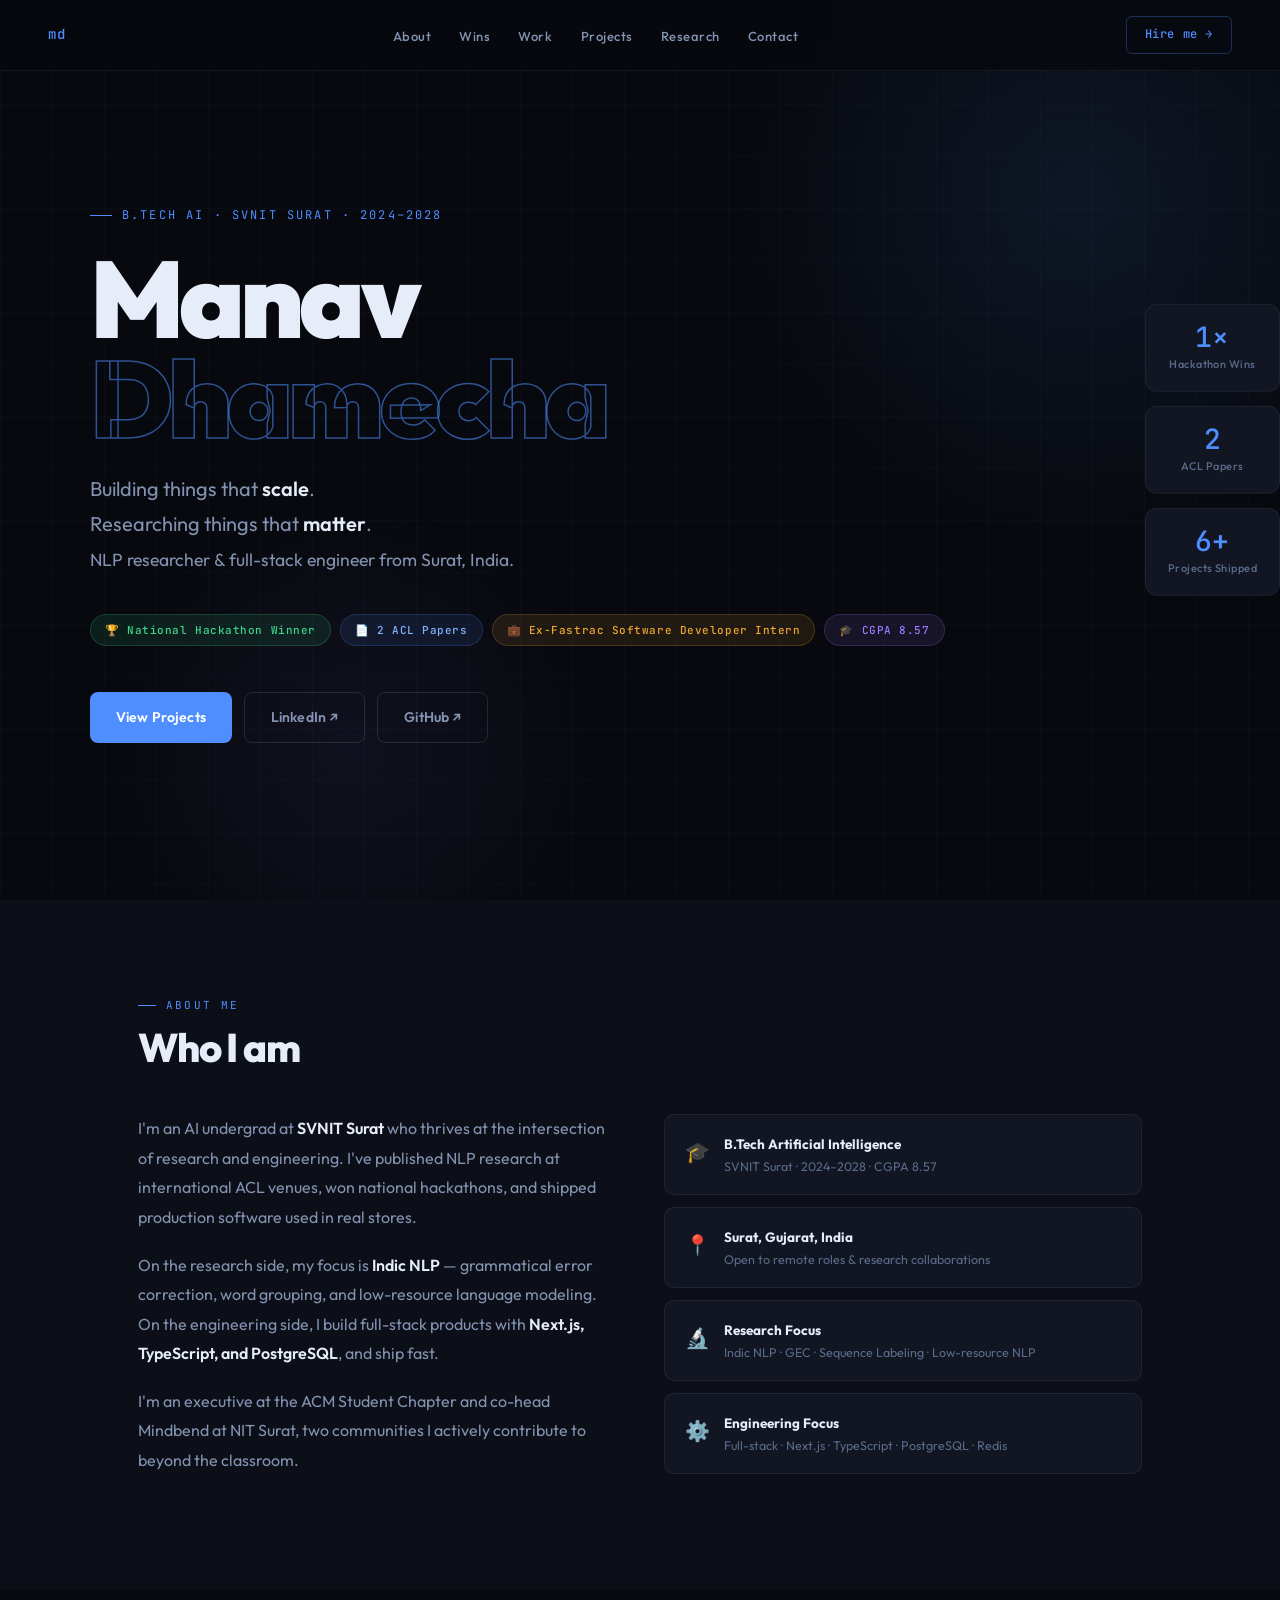
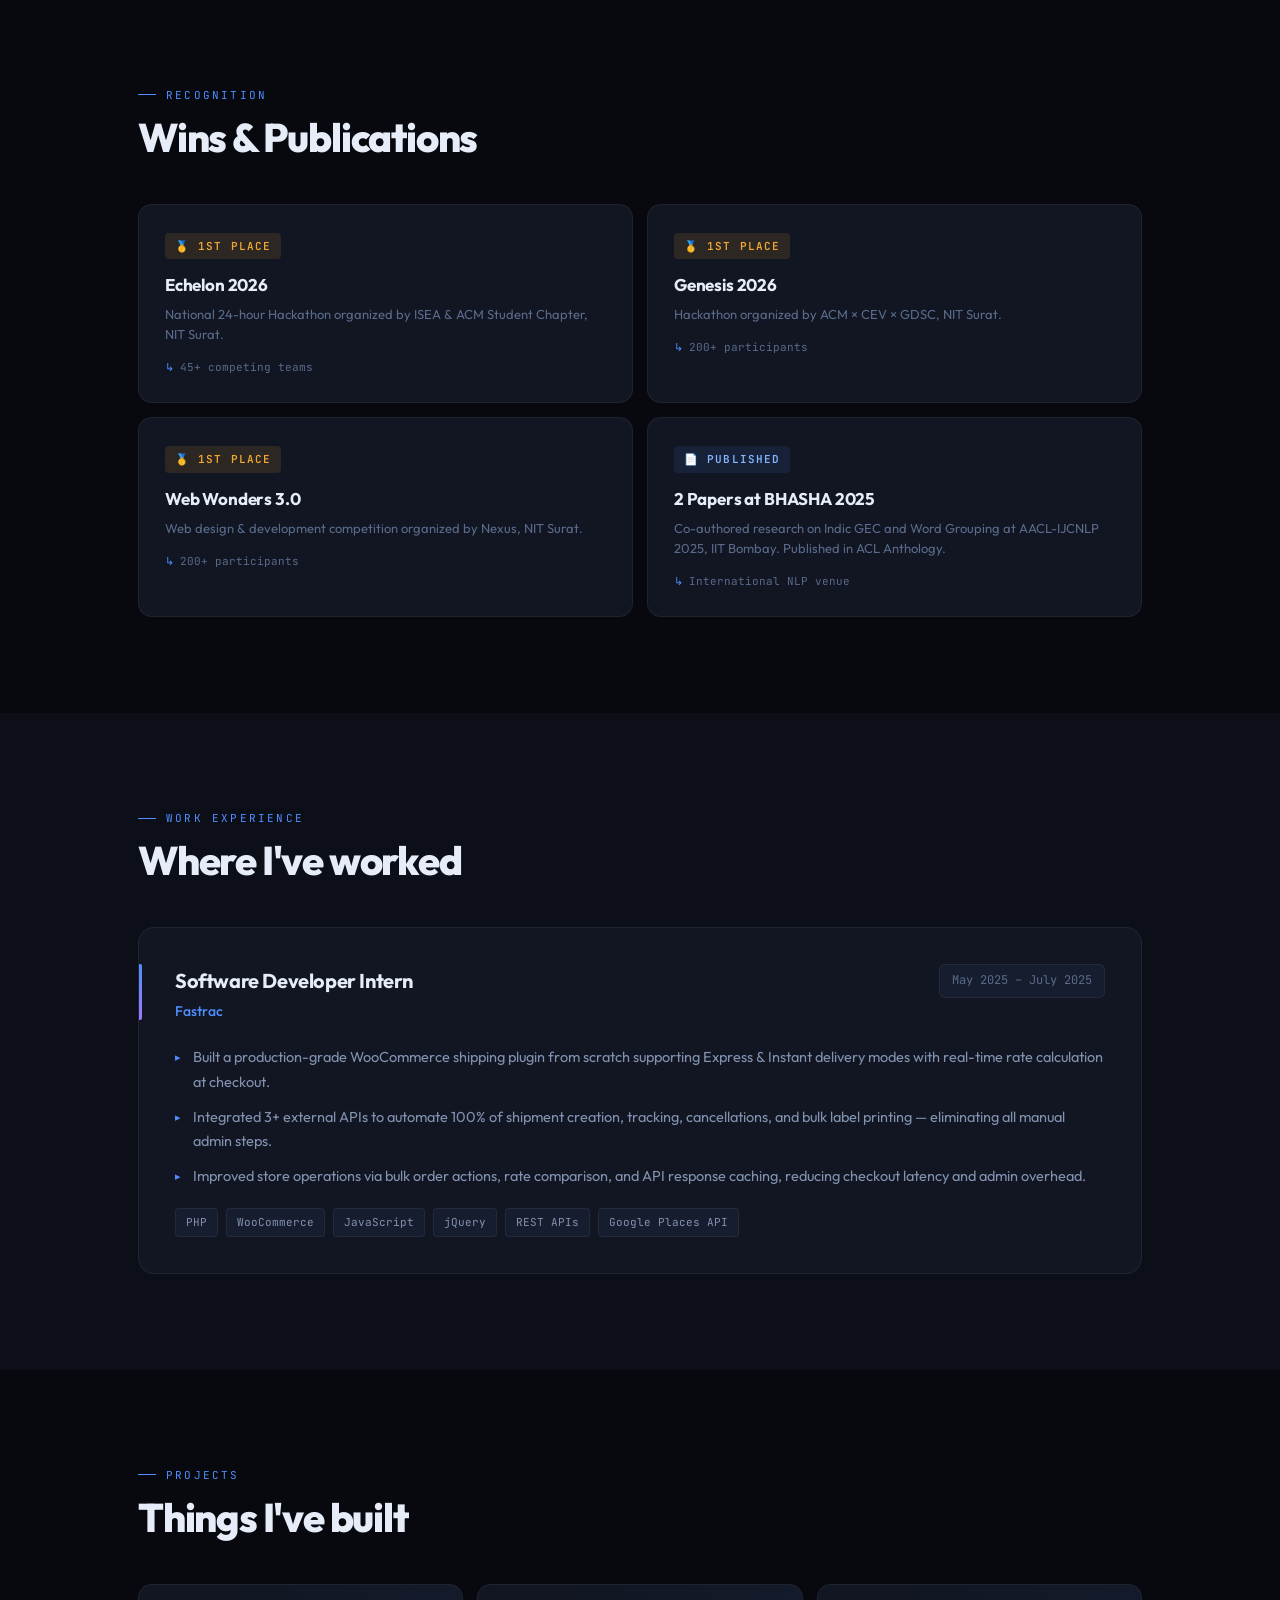
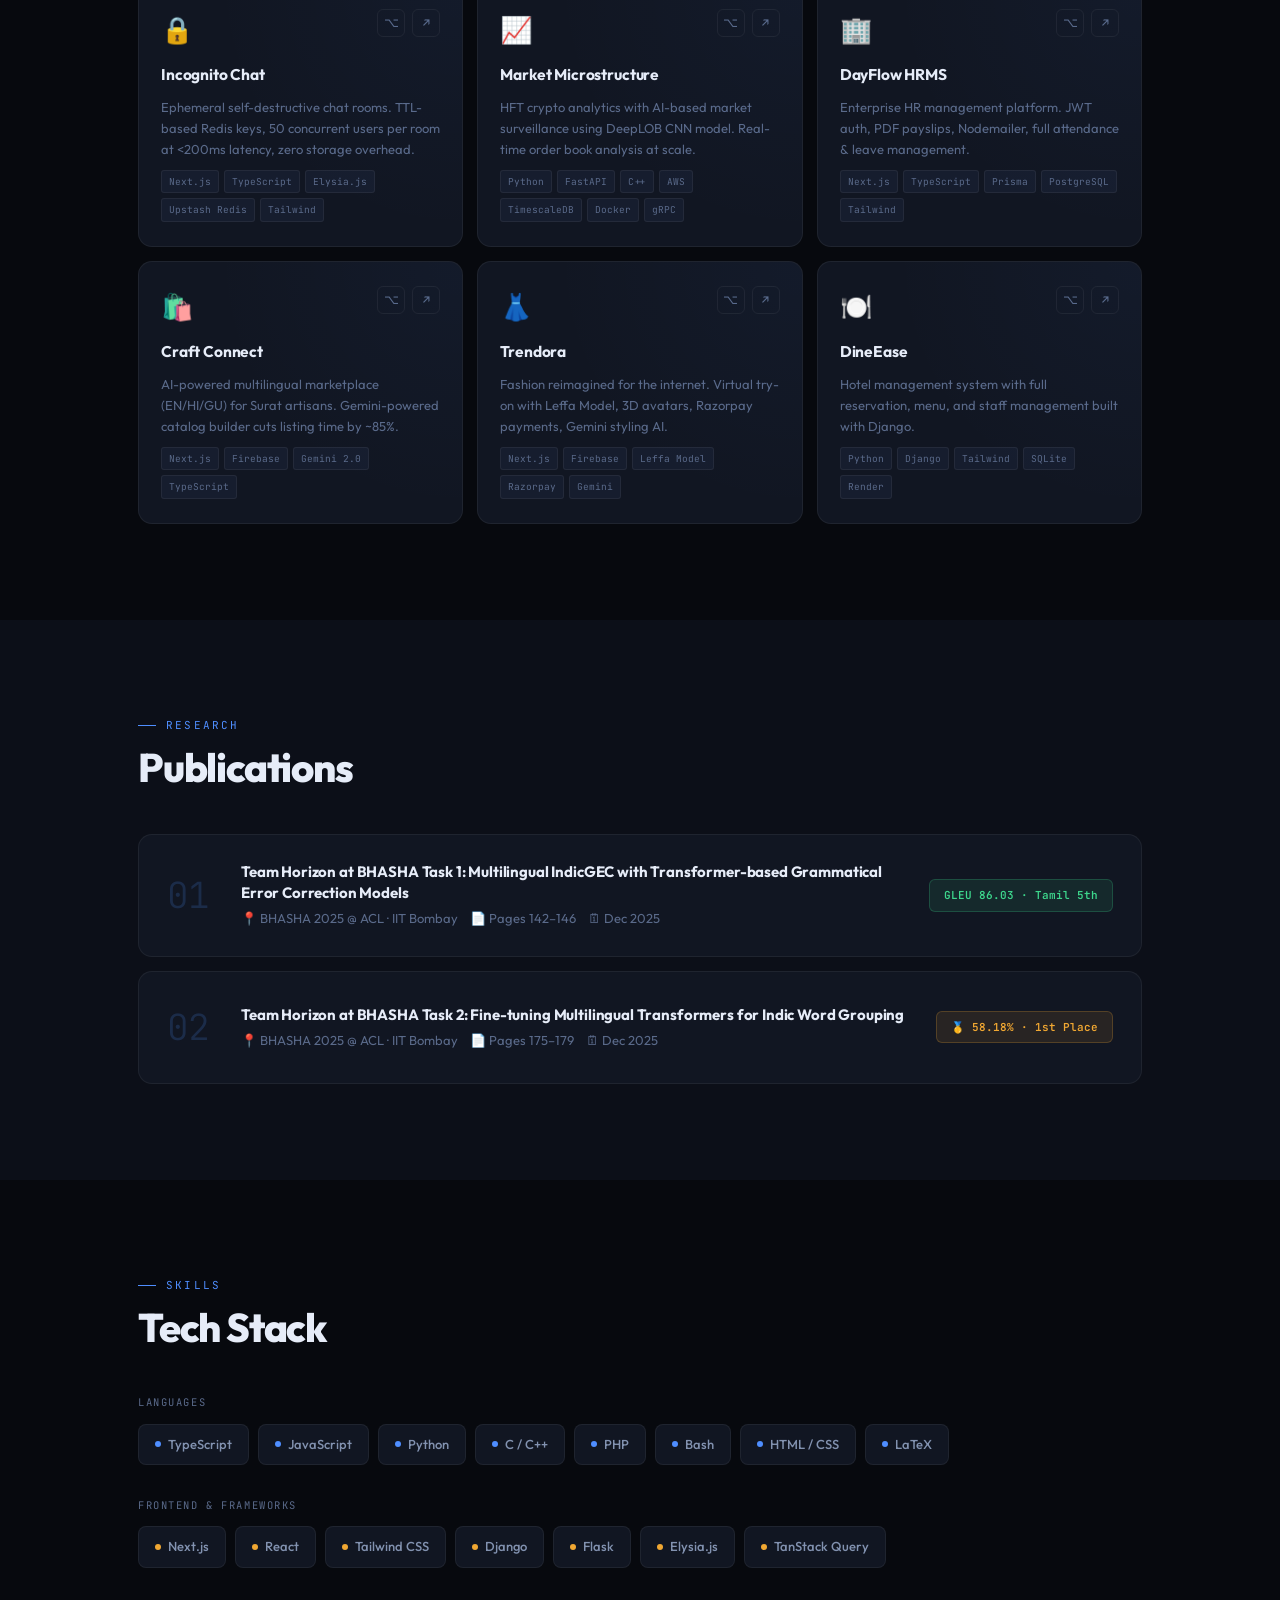
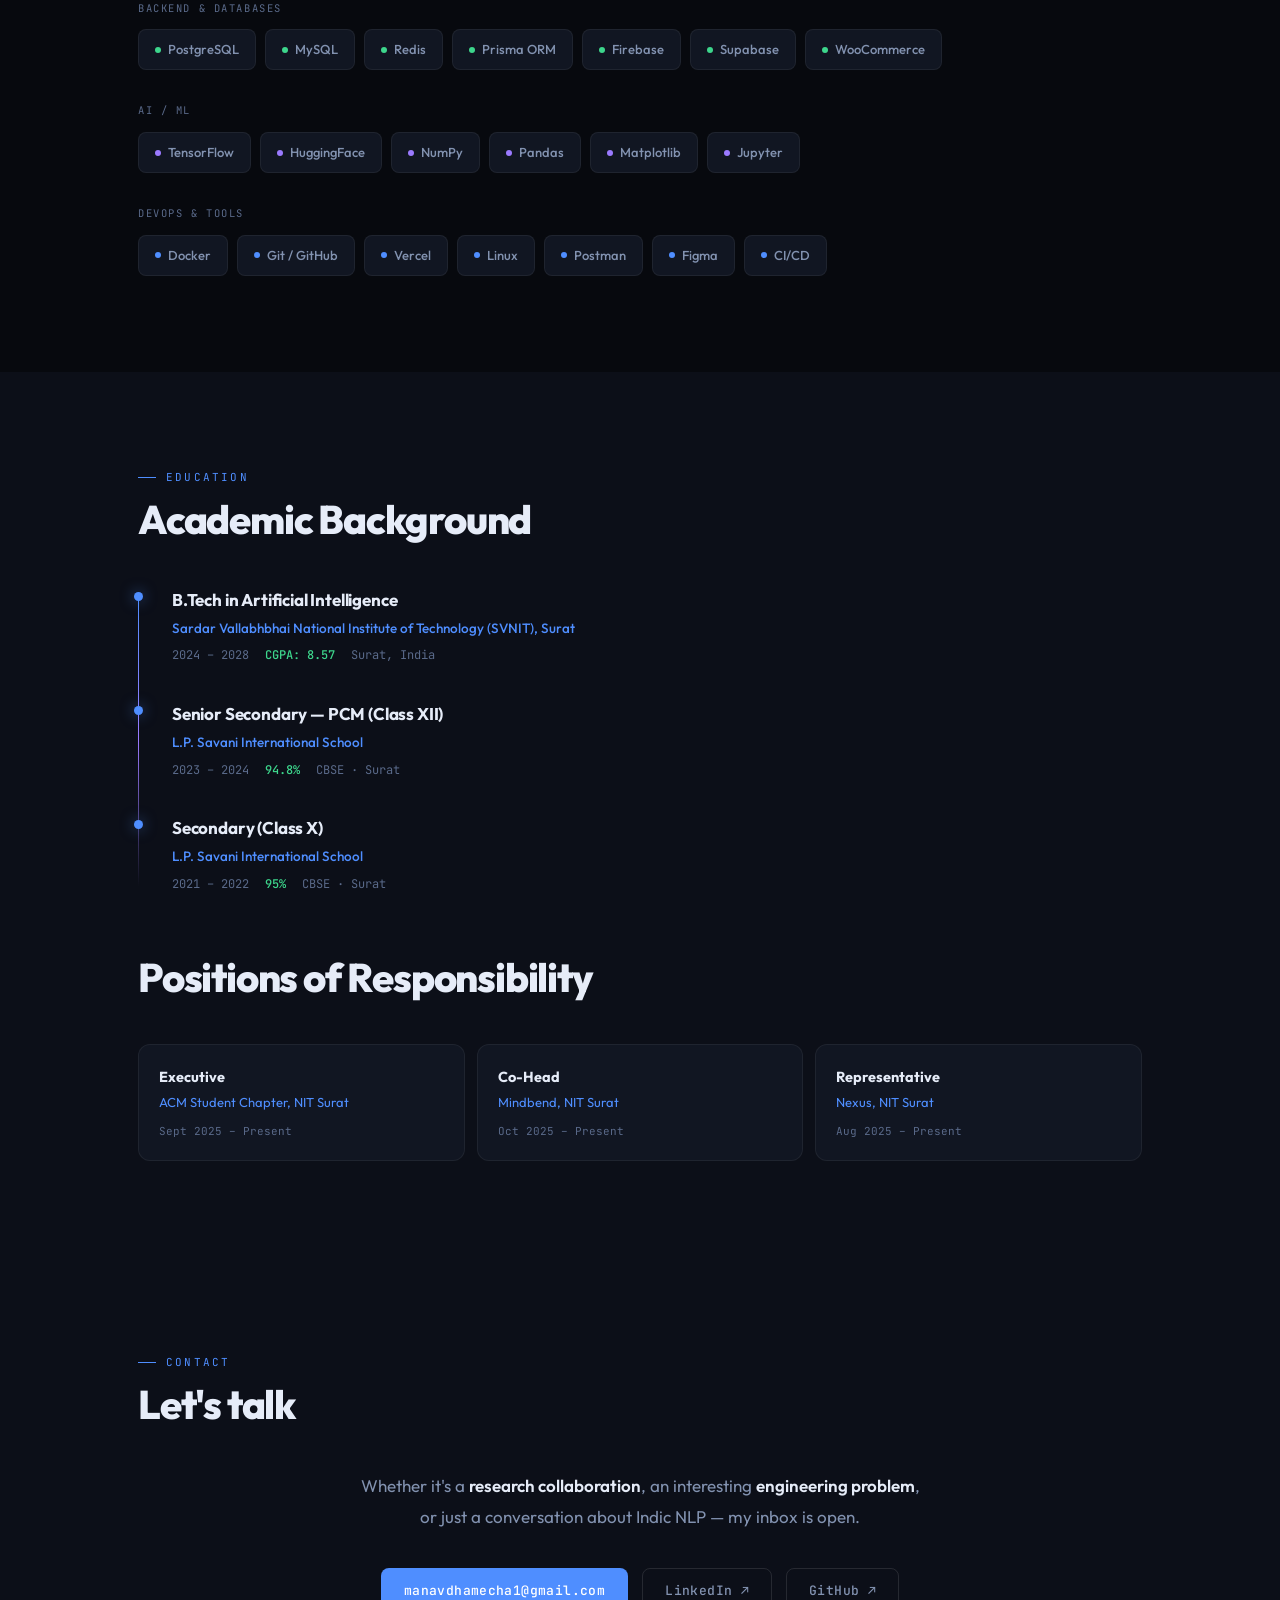
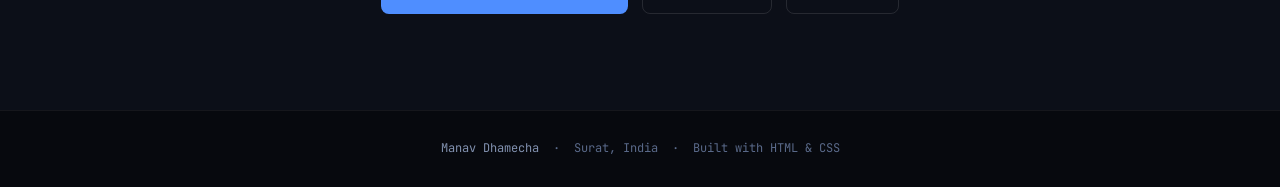
==== index.html @ 53896381 "add root html file" ====
<!DOCTYPE html>
<html lang="en">
<head>
<meta charset="UTF-8">
<meta name="viewport" content="width=device-width, initial-scale=1.0">
<title>Manav Dhamecha — AI Engineer & Researcher</title>
<meta name="description" content="B.Tech AI @ SVNIT Surat. NLP Researcher. Full-stack engineer. 3× national hackathon winner.">
<link rel="preconnect" href="https://fonts.googleapis.com">
<link href="https://fonts.googleapis.com/css2?family=Outfit:wght@300;400;500;600;700;800;900&family=JetBrains+Mono:wght@300;400;500&display=swap" rel="stylesheet">
<style>
:root {
  --bg:       #07090e;
  --bg2:      #0c0f18;
  --surface:  #111622;
  --surface2: #161d2e;
  --border:   rgba(255,255,255,0.06);
  --border2:  rgba(255,255,255,0.11);
  --text:     #e6ecf8;
  --muted:    #5a6a8a;
  --muted2:   #8292b0;
  --accent:   #4f8eff;
  --accent2:  #82b4ff;
  --green:    #3dd68c;
  --amber:    #f0a732;
  --purple:   #9b7aff;
}

*,*::before,*::after{box-sizing:border-box;margin:0;padding:0;}
html{scroll-behavior:smooth;}
body{font-family:'Outfit',sans-serif;background:var(--bg);color:var(--text);line-height:1.65;overflow-x:hidden;}

/* NAV */
nav{
  position:fixed;top:0;left:0;right:0;z-index:100;
  padding:16px 48px;display:flex;align-items:center;justify-content:space-between;
  background:rgba(7,9,14,0.82);backdrop-filter:blur(20px);
  border-bottom:1px solid var(--border);
}
.nav-logo{font-family:'JetBrains Mono',monospace;font-size:14px;font-weight:500;color:var(--accent);text-decoration:none;letter-spacing:0.06em;}
.nav-links{display:flex;gap:28px;list-style:none;}
.nav-links a{font-size:13px;font-weight:500;color:var(--muted2);text-decoration:none;letter-spacing:0.04em;transition:color 0.2s;}
.nav-links a:hover{color:var(--text);}
.nav-hire{font-family:'JetBrains Mono',monospace;font-size:12px;font-weight:500;color:var(--accent);border:1px solid rgba(79,142,255,0.3);padding:8px 18px;border-radius:6px;text-decoration:none;transition:all 0.2s;letter-spacing:0.05em;}
.nav-hire:hover{background:rgba(79,142,255,0.09);border-color:var(--accent);}

/* HERO */
.hero{min-height:100vh;display:flex;align-items:center;padding:120px 48px 80px;position:relative;overflow:hidden;}
.hero::before{content:'';position:absolute;inset:0;background-image:linear-gradient(rgba(79,142,255,0.03) 1px,transparent 1px),linear-gradient(90deg,rgba(79,142,255,0.03) 1px,transparent 1px);background-size:52px 52px;}
.blob{position:absolute;border-radius:50%;pointer-events:none;background:radial-gradient(circle,rgba(79,142,255,0.1) 0%,transparent 70%);width:700px;height:700px;top:-150px;right:-150px;animation:pulse 9s ease-in-out infinite;}
.blob2{position:absolute;border-radius:50%;pointer-events:none;background:radial-gradient(circle,rgba(155,122,255,0.07) 0%,transparent 70%);width:500px;height:500px;bottom:-100px;left:100px;animation:pulse 12s ease-in-out infinite reverse;}
@keyframes pulse{0%,100%{transform:scale(1);}50%{transform:scale(1.08);}}

.hero-inner{position:relative;max-width:1100px;margin:0 auto;width:100%;}

.eyebrow{display:inline-flex;align-items:center;gap:10px;font-family:'JetBrains Mono',monospace;font-size:12px;color:var(--accent);letter-spacing:0.18em;text-transform:uppercase;margin-bottom:22px;opacity:0;animation:up 0.7s ease 0.1s forwards;}
.eyebrow::before{content:'';width:22px;height:1px;background:var(--accent);}

.hero-name{font-size:clamp(54px,9vw,108px);font-weight:900;line-height:0.93;letter-spacing:-0.045em;margin-bottom:22px;opacity:0;animation:up 0.8s ease 0.2s forwards;}
.hero-name .line1{display:block;color:var(--text);}
.hero-name .line2{display:block;color:transparent;-webkit-text-stroke:1.5px rgba(79,142,255,0.55);}

.hero-sub{font-size:clamp(15px,2.2vw,20px);font-weight:400;color:var(--muted2);max-width:520px;margin-bottom:38px;line-height:1.75;opacity:0;animation:up 0.8s ease 0.35s forwards;}
.hero-sub b{color:var(--text);font-weight:600;}

.hero-pills{display:flex;flex-wrap:wrap;gap:9px;margin-bottom:46px;opacity:0;animation:up 0.8s ease 0.5s forwards;}
.pill{display:inline-flex;align-items:center;gap:6px;font-family:'JetBrains Mono',monospace;font-size:11px;font-weight:500;padding:6px 14px;border-radius:20px;letter-spacing:0.05em;}
.pill-blue{background:rgba(79,142,255,0.1);color:var(--accent2);border:1px solid rgba(79,142,255,0.2);}
.pill-green{background:rgba(61,214,140,0.1);color:var(--green);border:1px solid rgba(61,214,140,0.2);}
.pill-amber{background:rgba(240,167,50,0.1);color:var(--amber);border:1px solid rgba(240,167,50,0.2);}
.pill-purple{background:rgba(155,122,255,0.1);color:var(--purple);border:1px solid rgba(155,122,255,0.2);}

.hero-btns{display:flex;gap:12px;flex-wrap:wrap;opacity:0;animation:up 0.8s ease 0.62s forwards;}
.btn{display:inline-flex;align-items:center;gap:8px;font-size:14px;font-weight:600;padding:13px 26px;border-radius:8px;text-decoration:none;transition:all 0.2s;letter-spacing:0.01em;}
.btn-fill{background:var(--accent);color:#fff;}
.btn-fill:hover{background:var(--accent2);transform:translateY(-2px);box-shadow:0 8px 28px rgba(79,142,255,0.35);}
.btn-outline{background:transparent;color:var(--muted2);border:1px solid var(--border2);}
.btn-outline:hover{color:var(--text);border-color:rgba(255,255,255,0.18);background:var(--surface);}

.hero-stats{position:absolute;right:0;top:50%;transform:translateY(-50%);display:flex;flex-direction:column;gap:14px;opacity:0;animation:fromright 0.9s ease 0.75s forwards;}
@media(max-width:960px){.hero-stats{display:none;}}
.hstat{background:var(--surface);border:1px solid var(--border);border-radius:12px;padding:18px 22px;text-align:center;min-width:110px;}
.hstat-num{font-family:'JetBrains Mono',monospace;font-size:28px;font-weight:500;color:var(--accent);line-height:1;margin-bottom:4px;}
.hstat-label{font-size:11px;color:var(--muted);font-weight:500;letter-spacing:0.04em;}

/* SHARED */
.wrap{max-width:1100px;margin:0 auto;padding:96px 48px;}
.sec-label{font-family:'JetBrains Mono',monospace;font-size:11px;color:var(--accent);letter-spacing:0.2em;text-transform:uppercase;margin-bottom:10px;display:flex;align-items:center;gap:10px;}
.sec-label::before{content:'';width:18px;height:1px;background:var(--accent);}
h2{font-size:clamp(26px,4vw,40px);font-weight:800;letter-spacing:-0.03em;color:var(--text);line-height:1.15;margin-bottom:44px;}
.reveal{opacity:0;transform:translateY(22px);transition:opacity 0.65s ease,transform 0.65s ease;}
.reveal.in{opacity:1;transform:none;}

/* ABOUT */
#about{background:var(--bg2);}
.about-grid{display:grid;grid-template-columns:1fr 1fr;gap:48px;align-items:start;}
@media(max-width:768px){.about-grid{grid-template-columns:1fr;}}
.about-text p{color:var(--muted2);font-size:16px;line-height:1.85;margin-bottom:18px;}
.about-text p b{color:var(--text);font-weight:600;}
.info-cards{display:flex;flex-direction:column;gap:12px;}
.icard{background:var(--surface);border:1px solid var(--border);border-radius:10px;padding:18px 20px;display:flex;align-items:flex-start;gap:14px;transition:border-color 0.2s,transform 0.2s;}
.icard:hover{border-color:var(--border2);transform:translateX(4px);}
.icard-icon{font-size:20px;flex-shrink:0;margin-top:2px;}
.icard-title{font-size:13.5px;font-weight:700;color:var(--text);margin-bottom:2px;}
.icard-sub{font-size:12.5px;color:var(--muted);line-height:1.5;}

/* ACHIEVEMENTS */
.ach-grid{display:grid;grid-template-columns:1fr 1fr;gap:14px;}
@media(max-width:640px){.ach-grid{grid-template-columns:1fr;}}
.acard{background:var(--surface);border:1px solid var(--border);border-radius:14px;padding:26px 26px;position:relative;overflow:hidden;transition:border-color 0.25s,transform 0.25s,box-shadow 0.25s;}
.acard::before{content:'';position:absolute;top:0;left:0;right:0;height:2px;background:linear-gradient(90deg,var(--accent),var(--purple));opacity:0;transition:opacity 0.25s;}
.acard:hover{border-color:rgba(79,142,255,0.25);transform:translateY(-4px);box-shadow:0 16px 40px rgba(0,0,0,0.3);}
.acard:hover::before{opacity:1;}
.acard-rank{font-family:'JetBrains Mono',monospace;font-size:11px;font-weight:600;letter-spacing:0.1em;text-transform:uppercase;padding:4px 10px;border-radius:4px;display:inline-block;margin-bottom:12px;}
.rank-gold{background:rgba(240,167,50,0.12);color:var(--amber);}
.rank-blue{background:rgba(79,142,255,0.1);color:var(--accent2);}
.acard-title{font-size:17px;font-weight:700;color:var(--text);margin-bottom:5px;letter-spacing:-0.01em;}
.acard-sub{font-size:13px;color:var(--muted);line-height:1.55;}
.acard-detail{margin-top:14px;font-family:'JetBrains Mono',monospace;font-size:11px;color:var(--muted);display:flex;align-items:center;gap:6px;}
.acard-detail::before{content:'↳';color:var(--accent);}

/* EXPERIENCE */
#experience{background:var(--bg2);}
.exp-card{background:var(--surface);border:1px solid var(--border);border-radius:16px;padding:36px 36px;position:relative;overflow:hidden;}
.exp-card::after{content:'';position:absolute;top:36px;left:0;width:3px;height:56px;background:linear-gradient(180deg,var(--accent),var(--purple));border-radius:0 2px 2px 0;}
.exp-head{display:flex;align-items:flex-start;justify-content:space-between;gap:20px;flex-wrap:wrap;margin-bottom:22px;}
.exp-title{font-size:20px;font-weight:700;color:var(--text);letter-spacing:-0.02em;}
.exp-co{font-size:14px;color:var(--accent);font-weight:500;margin-top:3px;}
.exp-period{font-family:'JetBrains Mono',monospace;font-size:12px;color:var(--muted);background:var(--surface2);border:1px solid var(--border);padding:6px 12px;border-radius:6px;white-space:nowrap;flex-shrink:0;}
.exp-bullets{list-style:none;display:flex;flex-direction:column;gap:10px;margin-bottom:20px;}
.exp-bullets li{display:flex;gap:12px;font-size:14.5px;color:var(--muted2);line-height:1.7;}
.exp-bullets li::before{content:'▸';color:var(--accent);flex-shrink:0;font-size:11px;margin-top:3px;}
.chips{display:flex;flex-wrap:wrap;gap:8px;}
.chip{font-family:'JetBrains Mono',monospace;font-size:11px;color:var(--muted2);background:var(--surface2);border:1px solid var(--border);padding:4px 10px;border-radius:4px;}

/* PROJECTS */
.proj-grid{display:grid;grid-template-columns:repeat(3,1fr);gap:14px;}
@media(max-width:900px){.proj-grid{grid-template-columns:repeat(2,1fr);}}
@media(max-width:580px){.proj-grid{grid-template-columns:1fr;}}
.pcard{background:var(--surface);border:1px solid var(--border);border-radius:14px;padding:24px 22px;display:flex;flex-direction:column;gap:10px;transition:border-color 0.25s,transform 0.25s,box-shadow 0.25s;position:relative;overflow:hidden;}
.pcard::before{content:'';position:absolute;inset:0;background:radial-gradient(circle at 100% 0%,rgba(79,142,255,0.04),transparent 60%);pointer-events:none;}
.pcard:hover{border-color:rgba(79,142,255,0.28);transform:translateY(-4px);box-shadow:0 18px 44px rgba(0,0,0,0.32);}
.pcard-top{display:flex;align-items:flex-start;justify-content:space-between;}
.pcard-icon{font-size:26px;}
.pcard-links{display:flex;gap:7px;}
.plink{display:flex;align-items:center;justify-content:center;width:28px;height:28px;border-radius:6px;border:1px solid var(--border);color:var(--muted);text-decoration:none;font-size:13px;transition:all 0.2s;}
.plink:hover{border-color:var(--accent);color:var(--accent);background:rgba(79,142,255,0.08);}
.pcard-name{font-size:15.5px;font-weight:700;color:var(--text);letter-spacing:-0.01em;}
.pcard-desc{font-size:13px;color:var(--muted);line-height:1.6;flex:1;}
.pcard-tech{display:flex;flex-wrap:wrap;gap:5px;}
.pcard-tech span{font-family:'JetBrains Mono',monospace;font-size:9.5px;color:var(--muted);background:var(--surface2);border:1px solid var(--border);padding:3px 7px;border-radius:3px;}

/* RESEARCH */
#research{background:var(--bg2);}
.rcard{background:var(--surface);border:1px solid var(--border);border-radius:14px;padding:26px 28px;display:grid;grid-template-columns:56px 1fr auto;gap:18px;align-items:center;transition:border-color 0.25s,transform 0.25s;margin-bottom:14px;}
@media(max-width:680px){.rcard{grid-template-columns:1fr;}}
.rcard:last-child{margin-bottom:0;}
.rcard:hover{border-color:rgba(79,142,255,0.22);transform:translateX(4px);}
.rnum{font-family:'JetBrains Mono',monospace;font-size:36px;font-weight:300;color:rgba(79,142,255,0.18);letter-spacing:-0.03em;}
.rtitle{font-size:15px;font-weight:700;color:var(--text);margin-bottom:5px;line-height:1.4;letter-spacing:-0.01em;}
.rmeta{font-size:13px;color:var(--muted);display:flex;gap:12px;flex-wrap:wrap;}
.rbadge{font-family:'JetBrains Mono',monospace;font-size:11px;font-weight:600;color:var(--green);background:rgba(61,214,140,0.1);border:1px solid rgba(61,214,140,0.22);padding:6px 14px;border-radius:6px;white-space:nowrap;}
.rbadge-gold{color:var(--amber);background:rgba(240,167,50,0.1);border-color:rgba(240,167,50,0.22);}

/* SKILLS */
.skills-wrap{display:flex;flex-direction:column;gap:32px;}
.sk-group-label{font-family:'JetBrains Mono',monospace;font-size:10.5px;color:var(--muted);letter-spacing:0.15em;text-transform:uppercase;margin-bottom:12px;}
.sk-pills{display:flex;flex-wrap:wrap;gap:9px;}
.sk-pill{display:inline-flex;align-items:center;gap:7px;background:var(--surface);border:1px solid var(--border);border-radius:8px;padding:9px 16px;font-size:13px;font-weight:500;color:var(--muted2);transition:all 0.2s;cursor:default;}
.sk-pill:hover{border-color:var(--border2);color:var(--text);transform:translateY(-2px);}
.sk-dot{width:6px;height:6px;border-radius:50%;background:var(--accent);flex-shrink:0;}
.sk-dot.g{background:var(--green);}
.sk-dot.p{background:var(--purple);}
.sk-dot.a{background:var(--amber);}

/* EDUCATION */
#education{background:var(--bg2);}
.edu-list{display:flex;flex-direction:column;gap:0;position:relative;padding-left:34px;}
.edu-list::before{content:'';position:absolute;left:0;top:8px;bottom:8px;width:1px;background:linear-gradient(180deg,var(--accent),var(--purple),transparent);}
.edu-item{position:relative;padding-bottom:34px;}
.edu-item:last-child{padding-bottom:0;}
.edu-item::before{content:'';position:absolute;left:-38px;top:6px;width:9px;height:9px;border-radius:50%;background:var(--accent);box-shadow:0 0 14px rgba(79,142,255,0.55);}
.edu-degree{font-size:17px;font-weight:700;color:var(--text);margin-bottom:3px;letter-spacing:-0.01em;}
.edu-inst{font-size:13.5px;color:var(--accent);font-weight:500;margin-bottom:7px;}
.edu-meta{display:flex;gap:16px;flex-wrap:wrap;}
.edu-meta span{font-family:'JetBrains Mono',monospace;font-size:12px;color:var(--muted);}
.edu-grade{color:var(--green) !important;font-weight:500 !important;}

/* POSITIONS */
.pos-grid{display:grid;grid-template-columns:repeat(3,1fr);gap:12px;margin-top:0;}
@media(max-width:640px){.pos-grid{grid-template-columns:1fr;}}
.pos-card{background:var(--surface);border:1px solid var(--border);border-radius:12px;padding:20px 20px;transition:border-color 0.2s,transform 0.2s;}
.pos-card:hover{border-color:var(--border2);transform:translateY(-3px);}
.pos-role{font-size:14.5px;font-weight:700;color:var(--text);margin-bottom:3px;}
.pos-org{font-size:13px;color:var(--accent);margin-bottom:8px;}
.pos-period{font-family:'JetBrains Mono',monospace;font-size:11px;color:var(--muted);}

/* CONTACT */
#contact{background:var(--bg2);}
.contact-inner{text-align:center;max-width:560px;margin:0 auto;}
.contact-inner p{font-size:17px;color:var(--muted2);line-height:1.8;margin-bottom:36px;}
.contact-inner p b{color:var(--text);font-weight:600;}
.contact-links{display:flex;justify-content:center;gap:14px;flex-wrap:wrap;}
.clink{display:inline-flex;align-items:center;gap:8px;font-family:'JetBrains Mono',monospace;font-size:13px;font-weight:500;color:var(--muted2);border:1px solid var(--border2);padding:11px 22px;border-radius:8px;text-decoration:none;transition:all 0.2s;letter-spacing:0.03em;}
.clink:hover{color:var(--text);border-color:rgba(255,255,255,0.18);background:var(--surface);}
.clink.primary{background:var(--accent);color:#fff;border-color:transparent;}
.clink.primary:hover{background:var(--accent2);box-shadow:0 6px 22px rgba(79,142,255,0.35);}

footer{border-top:1px solid var(--border);padding:28px 48px;text-align:center;font-family:'JetBrains Mono',monospace;font-size:12px;color:var(--muted);}

/* ANIMATIONS */
@keyframes up{from{opacity:0;transform:translateY(18px);}to{opacity:1;transform:none;}}
@keyframes fromright{from{opacity:0;transform:translate(20px,-50%);}to{opacity:1;transform:translate(0,-50%);}}

@media(max-width:640px){
  nav{padding:14px 20px;}
  .nav-links{display:none;}
  .hero{padding:100px 20px 60px;}
  .wrap{padding:72px 20px;}
}
</style>
</head>
<body>

<nav>
  <a class="nav-logo" href="#">md</a>
  <ul class="nav-links">
    <li><a href="#about">About</a></li>
    <li><a href="#achievements">Wins</a></li>
    <li><a href="#experience">Work</a></li>
    <li><a href="#projects">Projects</a></li>
    <li><a href="#research">Research</a></li>
    <li><a href="#contact">Contact</a></li>
  </ul>
  <a class="nav-hire" href="mailto:manavdhamecha1@gmail.com">Hire me →</a>
</nav>

<!-- HERO -->
<section class="hero">
  <div class="blob"></div>
  <div class="blob2"></div>
  <div class="hero-inner">
    <div class="eyebrow">B.Tech AI · SVNIT Surat · 2024–2028</div>
    <h1 class="hero-name">
      <span class="line1">Manav</span>
      <span class="line2">Dhamecha</span>
    </h1>
    <p class="hero-sub">
      Building things that <b>scale</b>.<br>
      Researching things that <b>matter</b>.<br>
      <span style="font-size:0.88em;">NLP researcher & full-stack engineer from Surat, India.</span>
    </p>
    <div class="hero-pills">
      <span class="pill pill-green">🏆 National Hackathon Winner</span>
      <span class="pill pill-blue">📄 2 ACL Papers</span>
      <span class="pill pill-amber">💼 Ex-Fastrac Software Developer Intern</span>
      <span class="pill pill-purple">🎓 CGPA 8.57</span>
    </div>
    <div class="hero-btns">
      <a class="btn btn-fill" href="#projects">View Projects</a>
      <a class="btn btn-outline" href="https://linkedin.com/in/manavdhamecha" target="_blank">LinkedIn ↗</a>
      <a class="btn btn-outline" href="https://github.com/manavdhamecha77" target="_blank">GitHub ↗</a>
    </div>
  </div>
  <div class="hero-stats">
    <div class="hstat"><div class="hstat-num">1×</div><div class="hstat-label">Hackathon Wins</div></div>
    <div class="hstat"><div class="hstat-num">2</div><div class="hstat-label">ACL Papers</div></div>
    <div class="hstat"><div class="hstat-num">6+</div><div class="hstat-label">Projects Shipped</div></div>
  </div>
</section>

<!-- ABOUT -->
<section id="about">
  <div class="wrap reveal">
    <div class="sec-label">About Me</div>
    <h2>Who I am</h2>
    <div class="about-grid">
      <div class="about-text">
        <p>I'm an AI undergrad at <b>SVNIT Surat</b> who thrives at the intersection of research and engineering. I've published NLP research at international ACL venues, won national hackathons, and shipped production software used in real stores.</p>
        <p>On the research side, my focus is <b>Indic NLP</b> — grammatical error correction, word grouping, and low-resource language modeling. On the engineering side, I build full-stack products with <b>Next.js, TypeScript, and PostgreSQL</b>, and ship fast.</p>
        <p>I'm an executive at the ACM Student Chapter and co-head Mindbend at NIT Surat, two communities I actively contribute to beyond the classroom.</p>
      </div>
      <div class="info-cards">
        <div class="icard"><div class="icard-icon">🎓</div><div><div class="icard-title">B.Tech Artificial Intelligence</div><div class="icard-sub">SVNIT Surat · 2024–2028 · CGPA 8.57</div></div></div>
        <div class="icard"><div class="icard-icon">📍</div><div><div class="icard-title">Surat, Gujarat, India</div><div class="icard-sub">Open to remote roles & research collaborations</div></div></div>
        <div class="icard"><div class="icard-icon">🔬</div><div><div class="icard-title">Research Focus</div><div class="icard-sub">Indic NLP · GEC · Sequence Labeling · Low-resource NLP</div></div></div>
        <div class="icard"><div class="icard-icon">⚙️</div><div><div class="icard-title">Engineering Focus</div><div class="icard-sub">Full-stack · Next.js · TypeScript · PostgreSQL · Redis</div></div></div>
      </div>
    </div>
  </div>
</section>

<!-- ACHIEVEMENTS -->
<section id="achievements">
  <div class="wrap reveal">
    <div class="sec-label">Recognition</div>
    <h2>Wins & Publications</h2>
    <div class="ach-grid">
      <div class="acard">
        <div class="acard-rank rank-gold">🥇 1st Place</div>
        <div class="acard-title">Echelon 2026</div>
        <div class="acard-sub">National 24-hour Hackathon organized by ISEA & ACM Student Chapter, NIT Surat.</div>
        <div class="acard-detail">45+ competing teams</div>
      </div>
      <div class="acard">
        <div class="acard-rank rank-gold">🥇 1st Place</div>
        <div class="acard-title">Genesis 2026</div>
        <div class="acard-sub">Hackathon organized by ACM × CEV × GDSC, NIT Surat.</div>
        <div class="acard-detail">200+ participants</div>
      </div>
      <div class="acard">
        <div class="acard-rank rank-gold">🥇 1st Place</div>
        <div class="acard-title">Web Wonders 3.0</div>
        <div class="acard-sub">Web design & development competition organized by Nexus, NIT Surat.</div>
        <div class="acard-detail">200+ participants</div>
      </div>
      <div class="acard">
        <div class="acard-rank rank-blue">📄 Published</div>
        <div class="acard-title">2 Papers at BHASHA 2025</div>
        <div class="acard-sub">Co-authored research on Indic GEC and Word Grouping at AACL-IJCNLP 2025, IIT Bombay. Published in ACL Anthology.</div>
        <div class="acard-detail">International NLP venue</div>
      </div>
    </div>
  </div>
</section>

<!-- EXPERIENCE -->
<section id="experience">
  <div class="wrap reveal">
    <div class="sec-label">Work Experience</div>
    <h2>Where I've worked</h2>
    <div class="exp-card">
      <div class="exp-head">
        <div>
          <div class="exp-title">Software Developer Intern</div>
          <div class="exp-co">Fastrac</div>
        </div>
        <div class="exp-period">May 2025 – July 2025</div>
      </div>
      <ul class="exp-bullets">
        <li>Built a production-grade WooCommerce shipping plugin from scratch supporting Express & Instant delivery modes with real-time rate calculation at checkout.</li>
        <li>Integrated 3+ external APIs to automate 100% of shipment creation, tracking, cancellations, and bulk label printing — eliminating all manual admin steps.</li>
        <li>Improved store operations via bulk order actions, rate comparison, and API response caching, reducing checkout latency and admin overhead.</li>
      </ul>
      <div class="chips">
        <span class="chip">PHP</span><span class="chip">WooCommerce</span><span class="chip">JavaScript</span><span class="chip">jQuery</span><span class="chip">REST APIs</span><span class="chip">Google Places API</span>
      </div>
    </div>
  </div>
</section>

<!-- PROJECTS -->
<section id="projects">
  <div class="wrap reveal">
    <div class="sec-label">Projects</div>
    <h2>Things I've built</h2>
    <div class="proj-grid">

      <div class="pcard">
        <div class="pcard-top"><span class="pcard-icon">🔒</span><div class="pcard-links"><a class="plink" href="https://github.com/manavdhamecha77/Incognito-Chat" target="_blank">⌥</a><a class="plink" href="https://incognito-chat-iota.vercel.app/" target="_blank">↗</a></div></div>
        <div class="pcard-name">Incognito Chat</div>
        <div class="pcard-desc">Ephemeral self-destructive chat rooms. TTL-based Redis keys, 50 concurrent users per room at &lt;200ms latency, zero storage overhead.</div>
        <div class="pcard-tech"><span>Next.js</span><span>TypeScript</span><span>Elysia.js</span><span>Upstash Redis</span><span>Tailwind</span></div>
      </div>

      <div class="pcard">
        <div class="pcard-top"><span class="pcard-icon">📈</span><div class="pcard-links"><a class="plink" href="https://github.com/Arshad-13/genesis2025" target="_blank">⌥</a><a class="plink" href="https://trading-hub.live/" target="_blank">↗</a></div></div>
        <div class="pcard-name">Market Microstructure</div>
        <div class="pcard-desc">HFT crypto analytics with AI-based market surveillance using DeepLOB CNN model. Real-time order book analysis at scale.</div>
        <div class="pcard-tech"><span>Python</span><span>FastAPI</span><span>C++</span><span>AWS</span><span>TimescaleDB</span><span>Docker</span><span>gRPC</span></div>
      </div>

      <div class="pcard">
        <div class="pcard-top"><span class="pcard-icon">🏢</span><div class="pcard-links"><a class="plink" href="https://github.com/aayush-decoder/DayFlow-HRMS" target="_blank">⌥</a><a class="plink" href="https://day-flow-hrms.vercel.app/" target="_blank">↗</a></div></div>
        <div class="pcard-name">DayFlow HRMS</div>
        <div class="pcard-desc">Enterprise HR management platform. JWT auth, PDF payslips, Nodemailer, full attendance & leave management.</div>
        <div class="pcard-tech"><span>Next.js</span><span>TypeScript</span><span>Prisma</span><span>PostgreSQL</span><span>Tailwind</span></div>
      </div>

      <div class="pcard">
        <div class="pcard-top"><span class="pcard-icon">🛍️</span><div class="pcard-links"><a class="plink" href="https://github.com/manavdhamecha77/Craft-Connect" target="_blank">⌥</a><a class="plink" href="https://craft-connect-ruby.vercel.app/" target="_blank">↗</a></div></div>
        <div class="pcard-name">Craft Connect</div>
        <div class="pcard-desc">AI-powered multilingual marketplace (EN/HI/GU) for Surat artisans. Gemini-powered catalog builder cuts listing time by ~85%.</div>
        <div class="pcard-tech"><span>Next.js</span><span>Firebase</span><span>Gemini 2.0</span><span>TypeScript</span></div>
      </div>

      <div class="pcard">
        <div class="pcard-top"><span class="pcard-icon">👗</span><div class="pcard-links"><a class="plink" href="https://github.com/GAURAVSVNIT/Namaste.dev" target="_blank">⌥</a><a class="plink" href="https://namaste-dev.vercel.app/" target="_blank">↗</a></div></div>
        <div class="pcard-name">Trendora</div>
        <div class="pcard-desc">Fashion reimagined for the internet. Virtual try-on with Leffa Model, 3D avatars, Razorpay payments, Gemini styling AI.</div>
        <div class="pcard-tech"><span>Next.js</span><span>Firebase</span><span>Leffa Model</span><span>Razorpay</span><span>Gemini</span></div>
      </div>

      <div class="pcard">
        <div class="pcard-top"><span class="pcard-icon">🍽️</span><div class="pcard-links"><a class="plink" href="https://github.com/manavdhamecha77/Hotel-Management" target="_blank">⌥</a><a class="plink" href="https://dineease-3ky2.onrender.com/" target="_blank">↗</a></div></div>
        <div class="pcard-name">DineEase</div>
        <div class="pcard-desc">Hotel management system with full reservation, menu, and staff management built with Django.</div>
        <div class="pcard-tech"><span>Python</span><span>Django</span><span>Tailwind</span><span>SQLite</span><span>Render</span></div>
      </div>

    </div>
  </div>
</section>

<!-- RESEARCH -->
<section id="research">
  <div class="wrap reveal">
    <div class="sec-label">Research</div>
    <h2>Publications</h2>
    <div class="rcard">
      <div class="rnum">01</div>
      <div>
        <div class="rtitle">Team Horizon at BHASHA Task 1: Multilingual IndicGEC with Transformer-based Grammatical Error Correction Models</div>
        <div class="rmeta"><span>📍 BHASHA 2025 @ ACL · IIT Bombay</span><span>📄 Pages 142–146</span><span>🗓 Dec 2025</span></div>
      </div>
      <span class="rbadge">GLEU 86.03 · Tamil 5th</span>
    </div>
    <div class="rcard">
      <div class="rnum">02</div>
      <div>
        <div class="rtitle">Team Horizon at BHASHA Task 2: Fine-tuning Multilingual Transformers for Indic Word Grouping</div>
        <div class="rmeta"><span>📍 BHASHA 2025 @ ACL · IIT Bombay</span><span>📄 Pages 175–179</span><span>🗓 Dec 2025</span></div>
      </div>
      <span class="rbadge rbadge-gold">🥇 58.18% · 1st Place</span>
    </div>
  </div>
</section>

<!-- SKILLS -->
<section id="skills">
  <div class="wrap reveal">
    <div class="sec-label">Skills</div>
    <h2>Tech Stack</h2>
    <div class="skills-wrap">
      <div><div class="sk-group-label">Languages</div><div class="sk-pills"><span class="sk-pill"><span class="sk-dot"></span>TypeScript</span><span class="sk-pill"><span class="sk-dot"></span>JavaScript</span><span class="sk-pill"><span class="sk-dot"></span>Python</span><span class="sk-pill"><span class="sk-dot"></span>C / C++</span><span class="sk-pill"><span class="sk-dot"></span>PHP</span><span class="sk-pill"><span class="sk-dot"></span>Bash</span><span class="sk-pill"><span class="sk-dot"></span>HTML / CSS</span><span class="sk-pill"><span class="sk-dot"></span>LaTeX</span></div></div>
      <div><div class="sk-group-label">Frontend & Frameworks</div><div class="sk-pills"><span class="sk-pill"><span class="sk-dot a"></span>Next.js</span><span class="sk-pill"><span class="sk-dot a"></span>React</span><span class="sk-pill"><span class="sk-dot a"></span>Tailwind CSS</span><span class="sk-pill"><span class="sk-dot a"></span>Django</span><span class="sk-pill"><span class="sk-dot a"></span>Flask</span><span class="sk-pill"><span class="sk-dot a"></span>Elysia.js</span><span class="sk-pill"><span class="sk-dot a"></span>TanStack Query</span></div></div>
      <div><div class="sk-group-label">Backend & Databases</div><div class="sk-pills"><span class="sk-pill"><span class="sk-dot g"></span>PostgreSQL</span><span class="sk-pill"><span class="sk-dot g"></span>MySQL</span><span class="sk-pill"><span class="sk-dot g"></span>Redis</span><span class="sk-pill"><span class="sk-dot g"></span>Prisma ORM</span><span class="sk-pill"><span class="sk-dot g"></span>Firebase</span><span class="sk-pill"><span class="sk-dot g"></span>Supabase</span><span class="sk-pill"><span class="sk-dot g"></span>WooCommerce</span></div></div>
      <div><div class="sk-group-label">AI / ML</div><div class="sk-pills"><span class="sk-pill"><span class="sk-dot p"></span>TensorFlow</span><span class="sk-pill"><span class="sk-dot p"></span>HuggingFace</span><span class="sk-pill"><span class="sk-dot p"></span>NumPy</span><span class="sk-pill"><span class="sk-dot p"></span>Pandas</span><span class="sk-pill"><span class="sk-dot p"></span>Matplotlib</span><span class="sk-pill"><span class="sk-dot p"></span>Jupyter</span></div></div>
      <div><div class="sk-group-label">DevOps & Tools</div><div class="sk-pills"><span class="sk-pill"><span class="sk-dot"></span>Docker</span><span class="sk-pill"><span class="sk-dot"></span>Git / GitHub</span><span class="sk-pill"><span class="sk-dot"></span>Vercel</span><span class="sk-pill"><span class="sk-dot"></span>Linux</span><span class="sk-pill"><span class="sk-dot"></span>Postman</span><span class="sk-pill"><span class="sk-dot"></span>Figma</span><span class="sk-pill"><span class="sk-dot"></span>CI/CD</span></div></div>
    </div>
  </div>
</section>

<!-- EDUCATION -->
<section id="education">
  <div class="wrap reveal">
    <div class="sec-label">Education</div>
    <h2>Academic Background</h2>
    <div class="edu-list">
      <div class="edu-item">
        <div class="edu-degree">B.Tech in Artificial Intelligence</div>
        <div class="edu-inst">Sardar Vallabhbhai National Institute of Technology (SVNIT), Surat</div>
        <div class="edu-meta"><span>2024 – 2028</span><span class="edu-grade">CGPA: 8.57</span><span>Surat, India</span></div>
      </div>
      <div class="edu-item">
        <div class="edu-degree">Senior Secondary — PCM (Class XII)</div>
        <div class="edu-inst">L.P. Savani International School</div>
        <div class="edu-meta"><span>2023 – 2024</span><span class="edu-grade">94.8%</span><span>CBSE · Surat</span></div>
      </div>
      <div class="edu-item">
        <div class="edu-degree">Secondary (Class X)</div>
        <div class="edu-inst">L.P. Savani International School</div>
        <div class="edu-meta"><span>2021 – 2022</span><span class="edu-grade">95%</span><span>CBSE · Surat</span></div>
      </div>
    </div>

    <h2 style="margin-top:60px;">Positions of Responsibility</h2>
    <div class="pos-grid">
      <div class="pos-card"><div class="pos-role">Executive</div><div class="pos-org">ACM Student Chapter, NIT Surat</div><div class="pos-period">Sept 2025 – Present</div></div>
      <div class="pos-card"><div class="pos-role">Co-Head</div><div class="pos-org">Mindbend, NIT Surat</div><div class="pos-period">Oct 2025 – Present</div></div>
      <div class="pos-card"><div class="pos-role">Representative</div><div class="pos-org">Nexus, NIT Surat</div><div class="pos-period">Aug 2025 – Present</div></div>
    </div>
  </div>
</section>

<!-- CONTACT -->
<section id="contact">
  <div class="wrap reveal">
    <div class="sec-label">Contact</div>
    <h2>Let's talk</h2>
    <div class="contact-inner">
      <p>Whether it's a <b>research collaboration</b>, an interesting <b>engineering problem</b>, or just a conversation about Indic NLP — my inbox is open.</p>
      <div class="contact-links">
        <a class="clink primary" href="mailto:manavdhamecha1@gmail.com">manavdhamecha1@gmail.com</a>
        <a class="clink" href="https://linkedin.com/in/manavdhamecha" target="_blank">LinkedIn ↗</a>
        <a class="clink" href="https://github.com/manavdhamecha77" target="_blank">GitHub ↗</a>
      </div>
    </div>
  </div>
</section>

<footer>
  <span style="color:var(--muted2);">Manav Dhamecha</span> &nbsp;·&nbsp; Surat, India &nbsp;·&nbsp; Built with HTML & CSS
</footer>

<script>
  const els = document.querySelectorAll('.reveal');
  const io = new IntersectionObserver(entries => {
    entries.forEach(e => { if(e.isIntersecting){ e.target.classList.add('in'); io.unobserve(e.target); } });
  }, { threshold: 0.08 });
  els.forEach(el => io.observe(el));
</script>
</body>
</html>
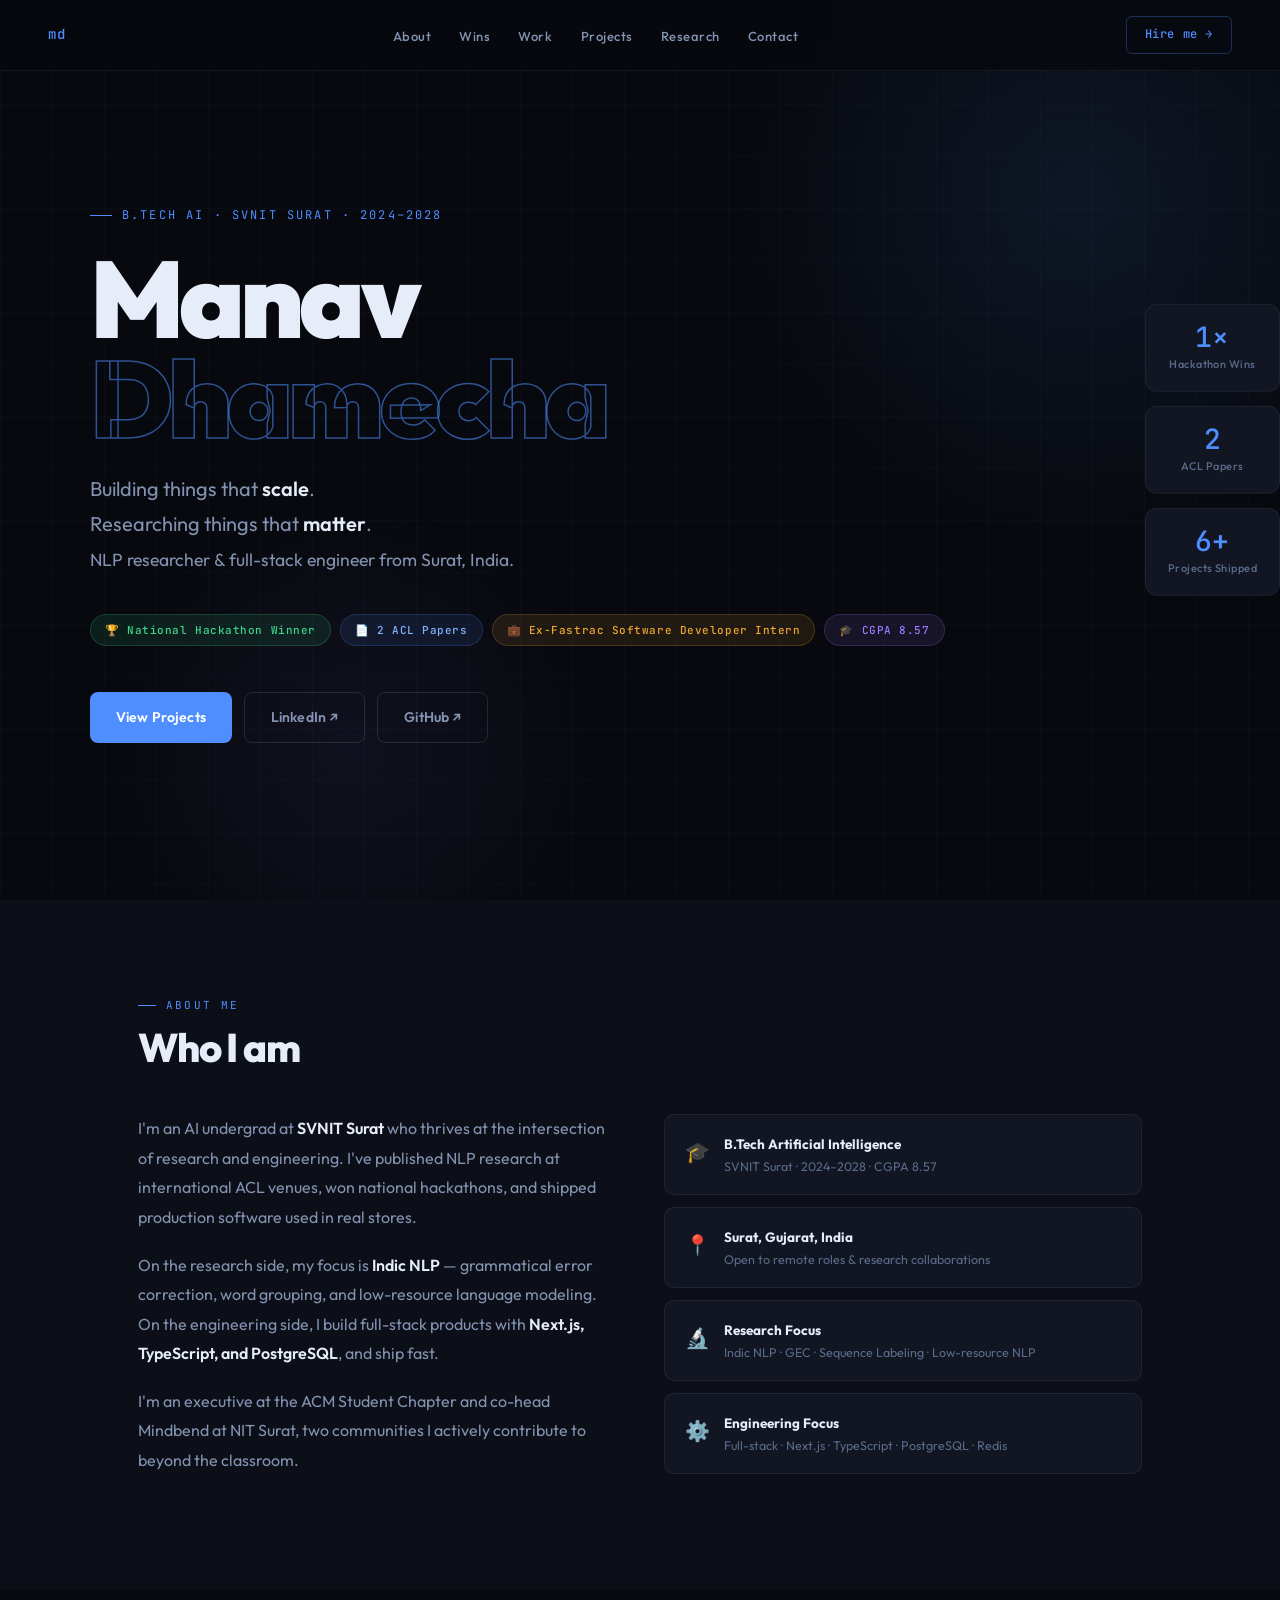
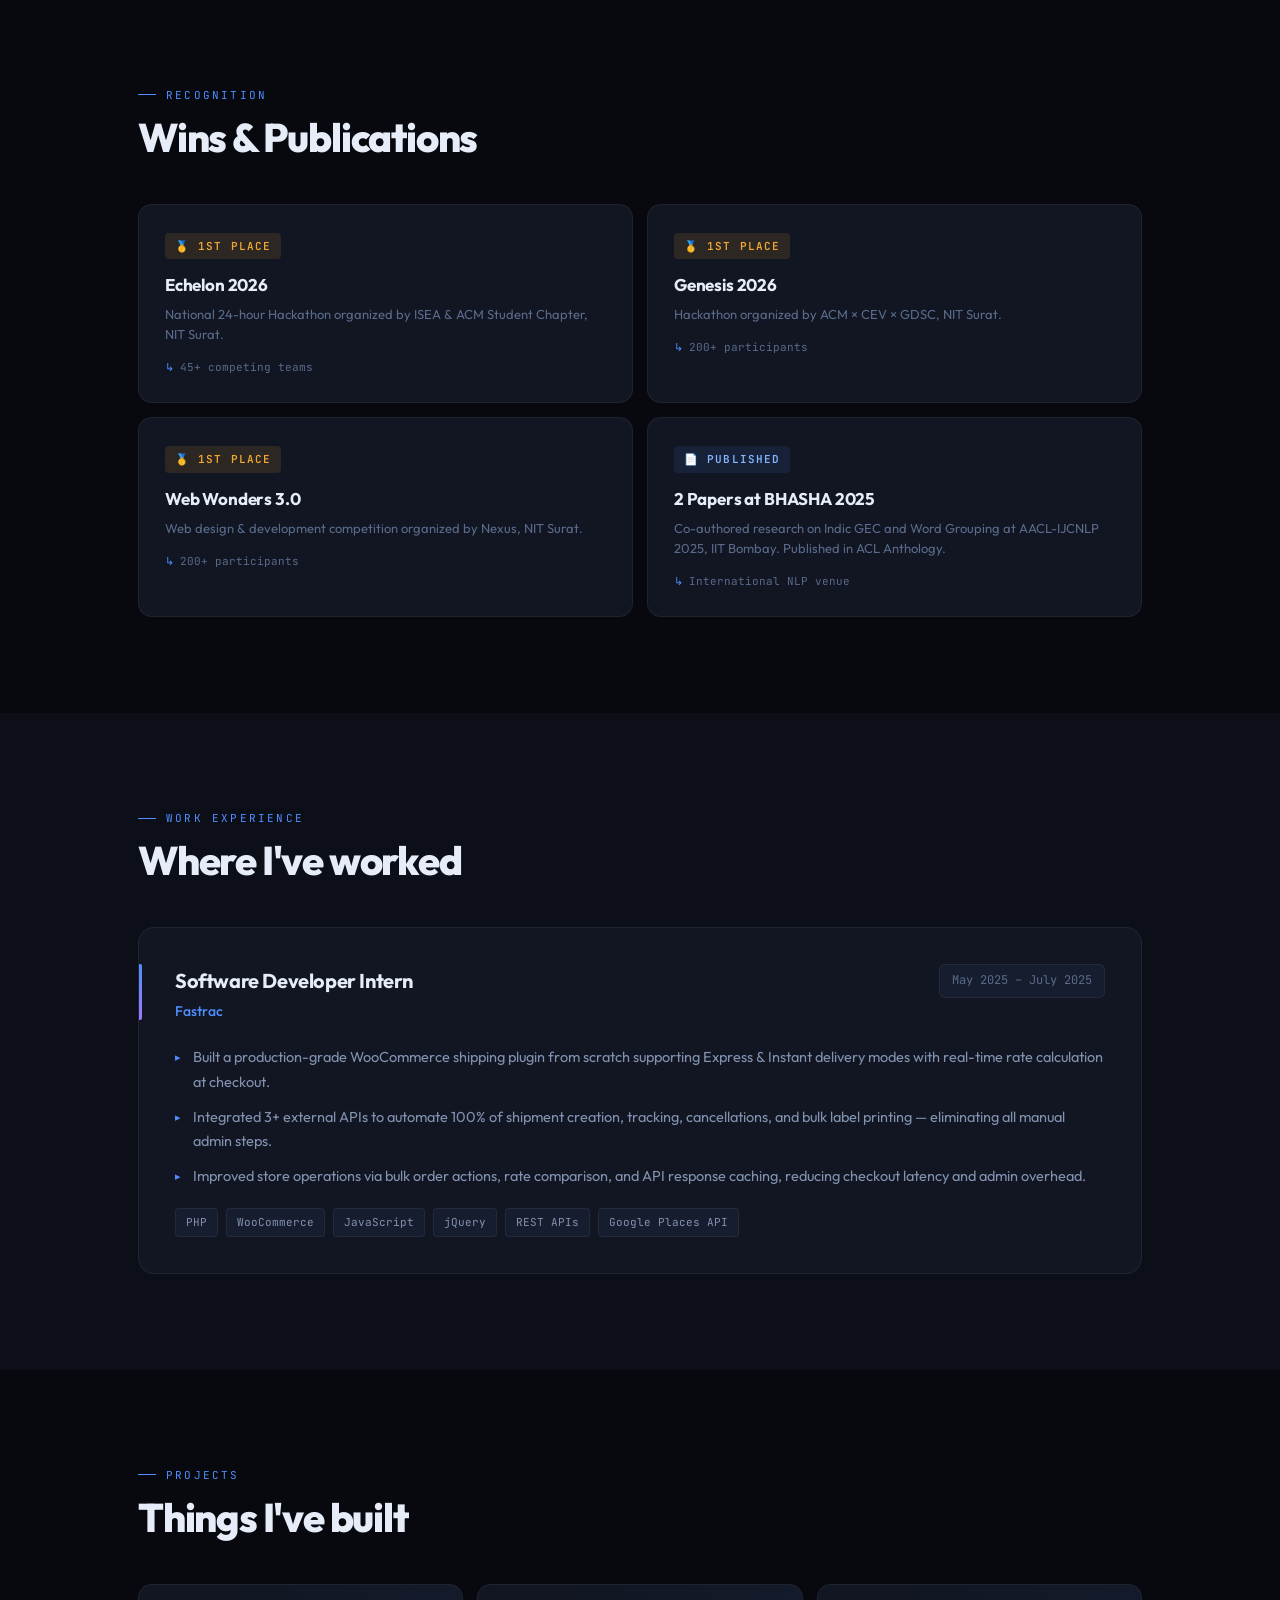
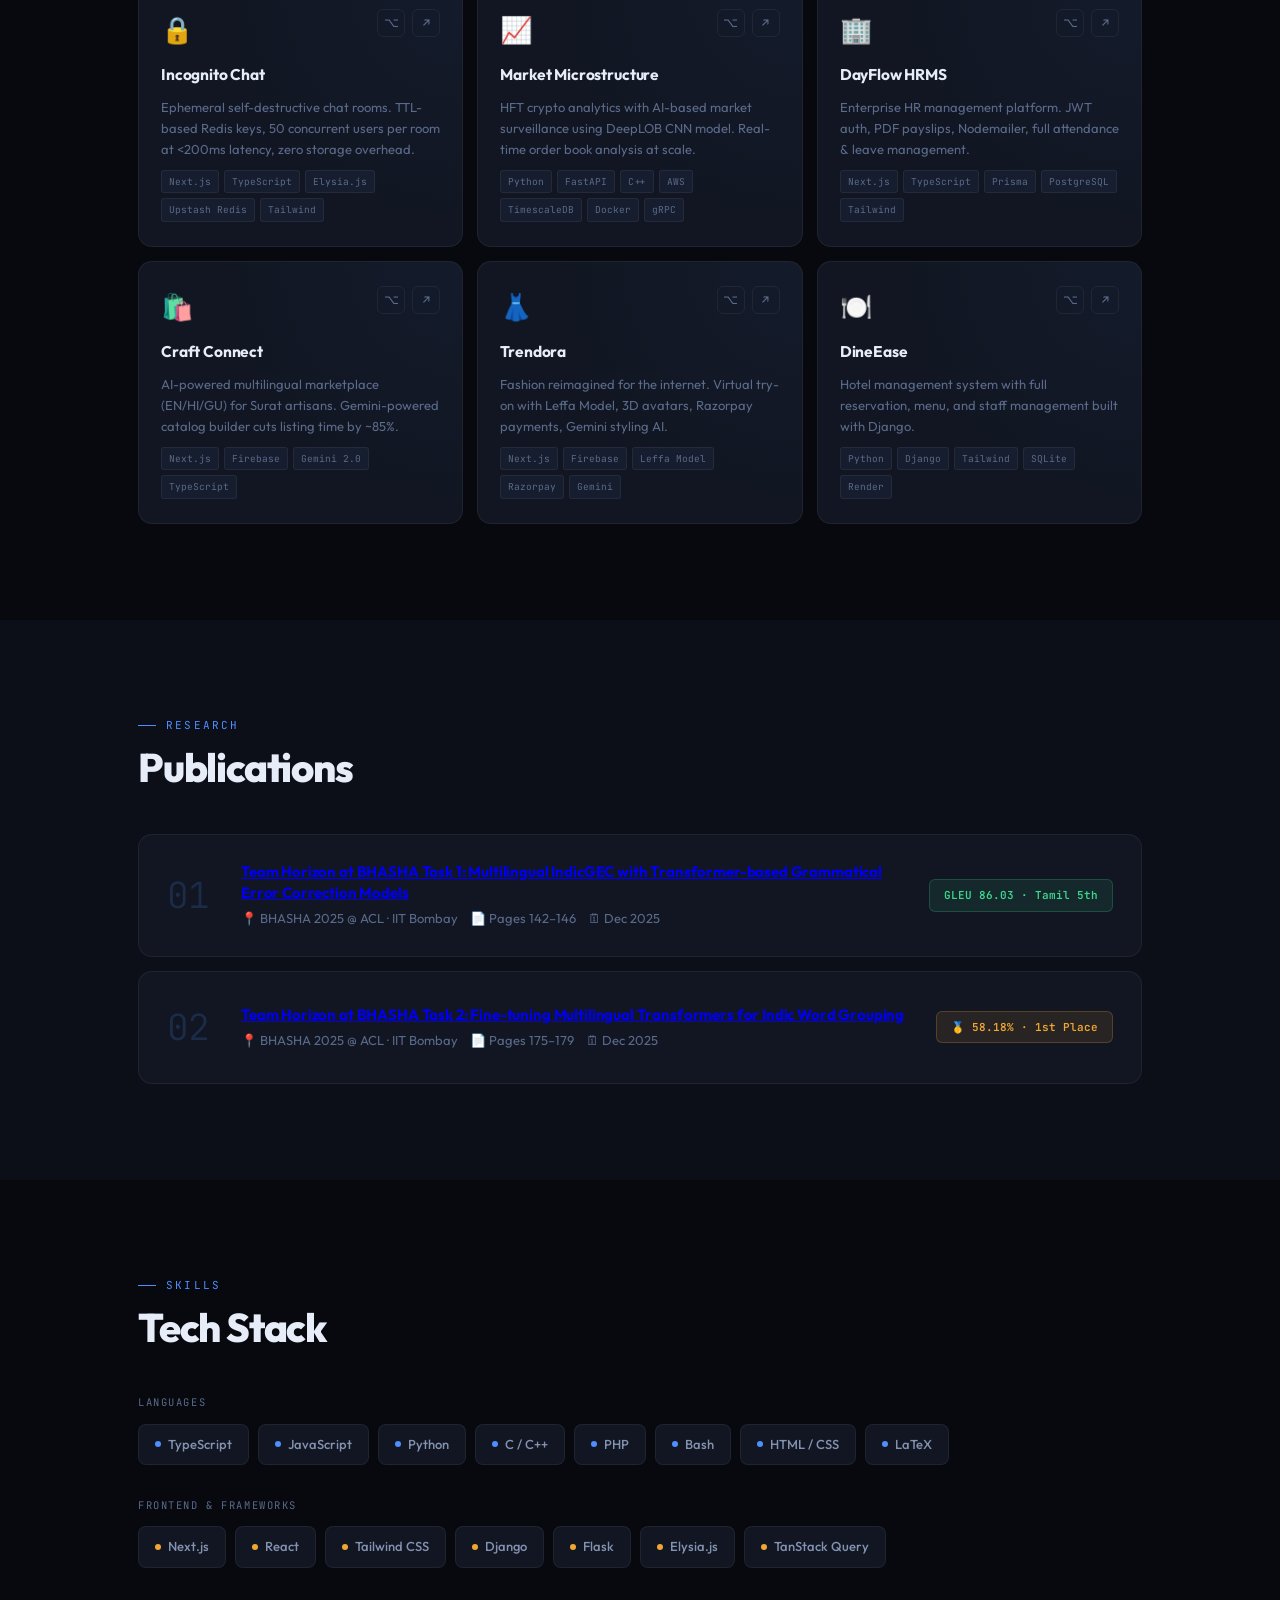
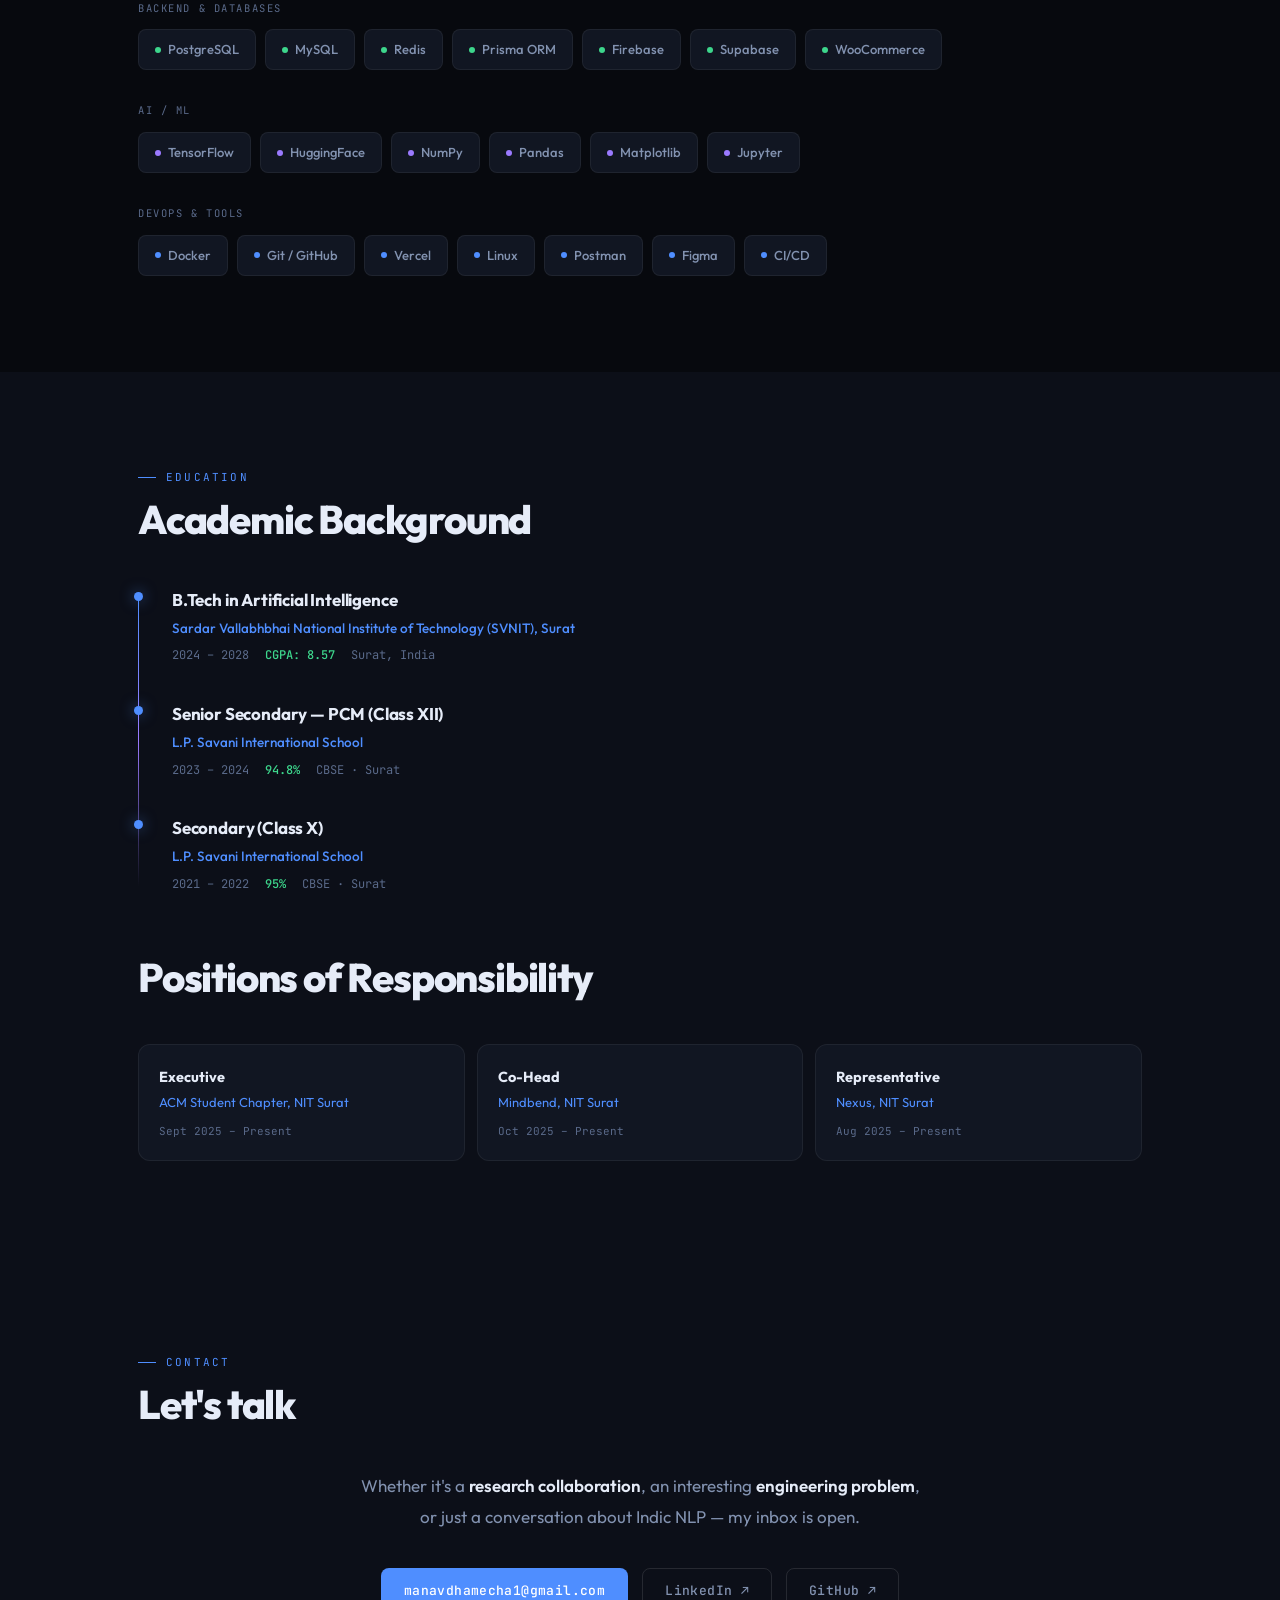
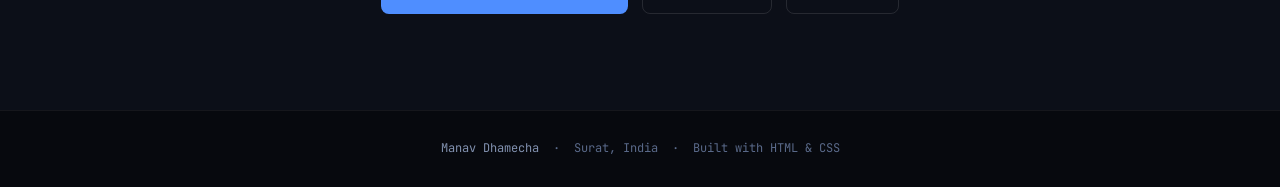
==== commit f8e29899: "Update index.html" ====
--- a/index.html
+++ b/index.html
@@ -406,22 +406,41 @@
   <div class="wrap reveal">
     <div class="sec-label">Research</div>
     <h2>Publications</h2>
+
     <div class="rcard">
       <div class="rnum">01</div>
       <div>
-        <div class="rtitle">Team Horizon at BHASHA Task 1: Multilingual IndicGEC with Transformer-based Grammatical Error Correction Models</div>
-        <div class="rmeta"><span>📍 BHASHA 2025 @ ACL · IIT Bombay</span><span>📄 Pages 142–146</span><span>🗓 Dec 2025</span></div>
+        <div class="rtitle">
+          <a href="https://manavdhamecha77.github.io/gec" target="_blank">
+            Team Horizon at BHASHA Task 1: Multilingual IndicGEC with Transformer-based Grammatical Error Correction Models
+          </a>
+        </div>
+        <div class="rmeta">
+          <span>📍 BHASHA 2025 @ ACL · IIT Bombay</span>
+          <span>📄 Pages 142–146</span>
+          <span>🗓 Dec 2025</span>
+        </div>
       </div>
       <span class="rbadge">GLEU 86.03 · Tamil 5th</span>
     </div>
+
     <div class="rcard">
       <div class="rnum">02</div>
       <div>
-        <div class="rtitle">Team Horizon at BHASHA Task 2: Fine-tuning Multilingual Transformers for Indic Word Grouping</div>
-        <div class="rmeta"><span>📍 BHASHA 2025 @ ACL · IIT Bombay</span><span>📄 Pages 175–179</span><span>🗓 Dec 2025</span></div>
+        <div class="rtitle">
+          <a href="https://manavdhamecha77.github.io/wg" target="_blank">
+            Team Horizon at BHASHA Task 2: Fine-tuning Multilingual Transformers for Indic Word Grouping
+          </a>
+        </div>
+        <div class="rmeta">
+          <span>📍 BHASHA 2025 @ ACL · IIT Bombay</span>
+          <span>📄 Pages 175–179</span>
+          <span>🗓 Dec 2025</span>
+        </div>
       </div>
       <span class="rbadge rbadge-gold">🥇 58.18% · 1st Place</span>
     </div>
+
   </div>
 </section>
 
@@ -500,4 +519,4 @@
   els.forEach(el => io.observe(el));
 </script>
 </body>
-</html>+</html>
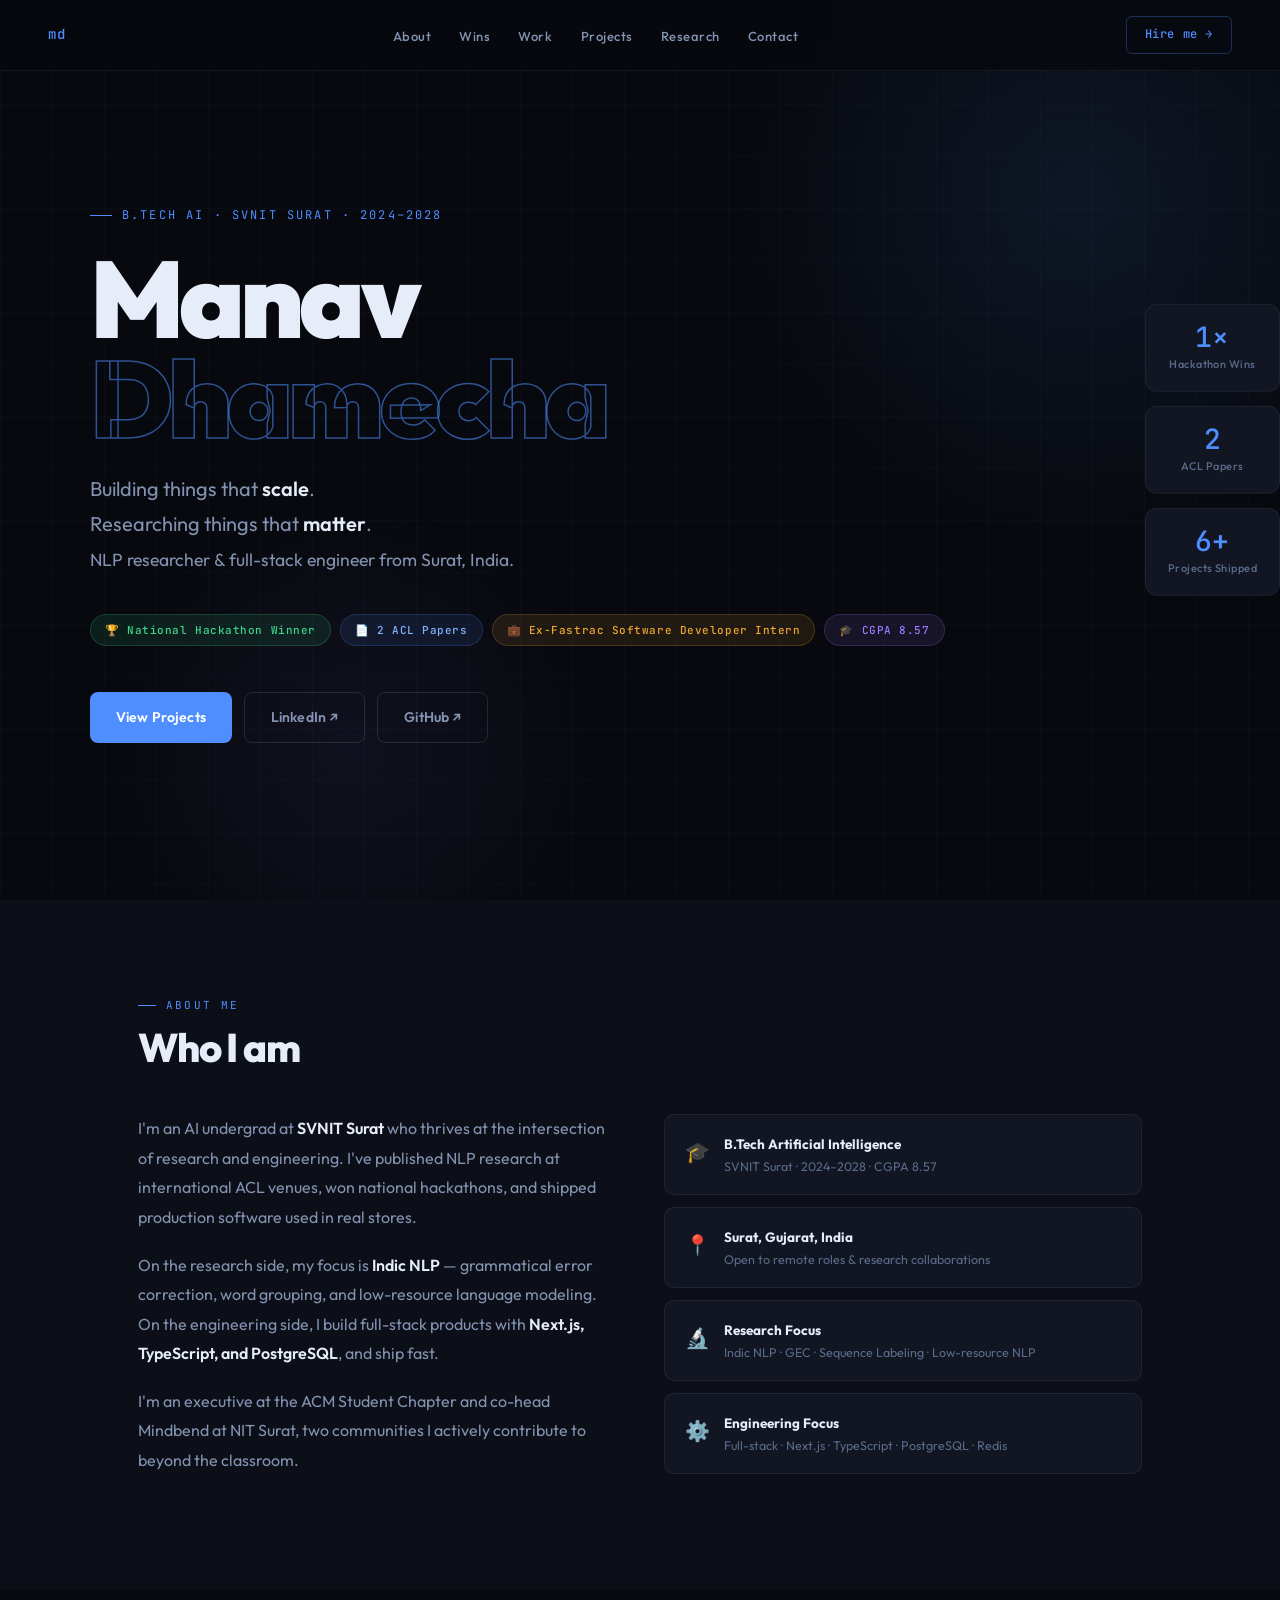
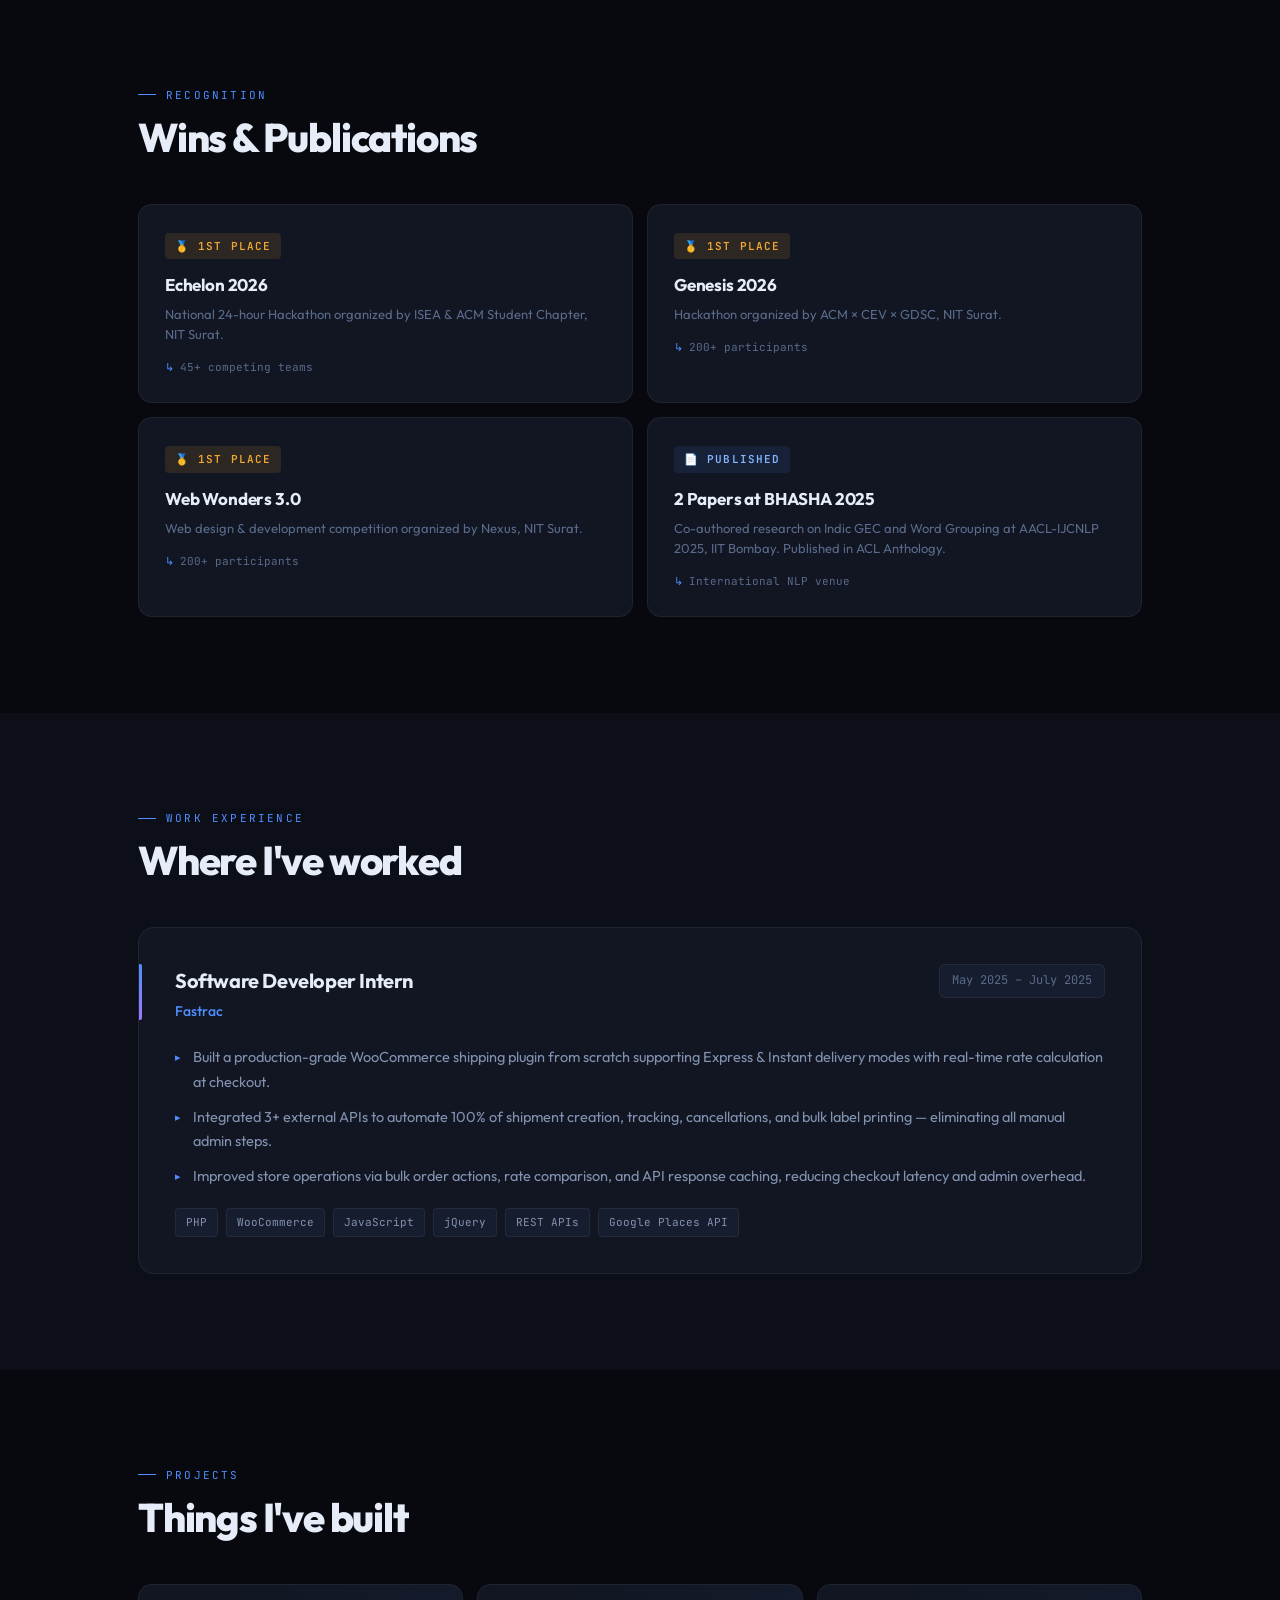
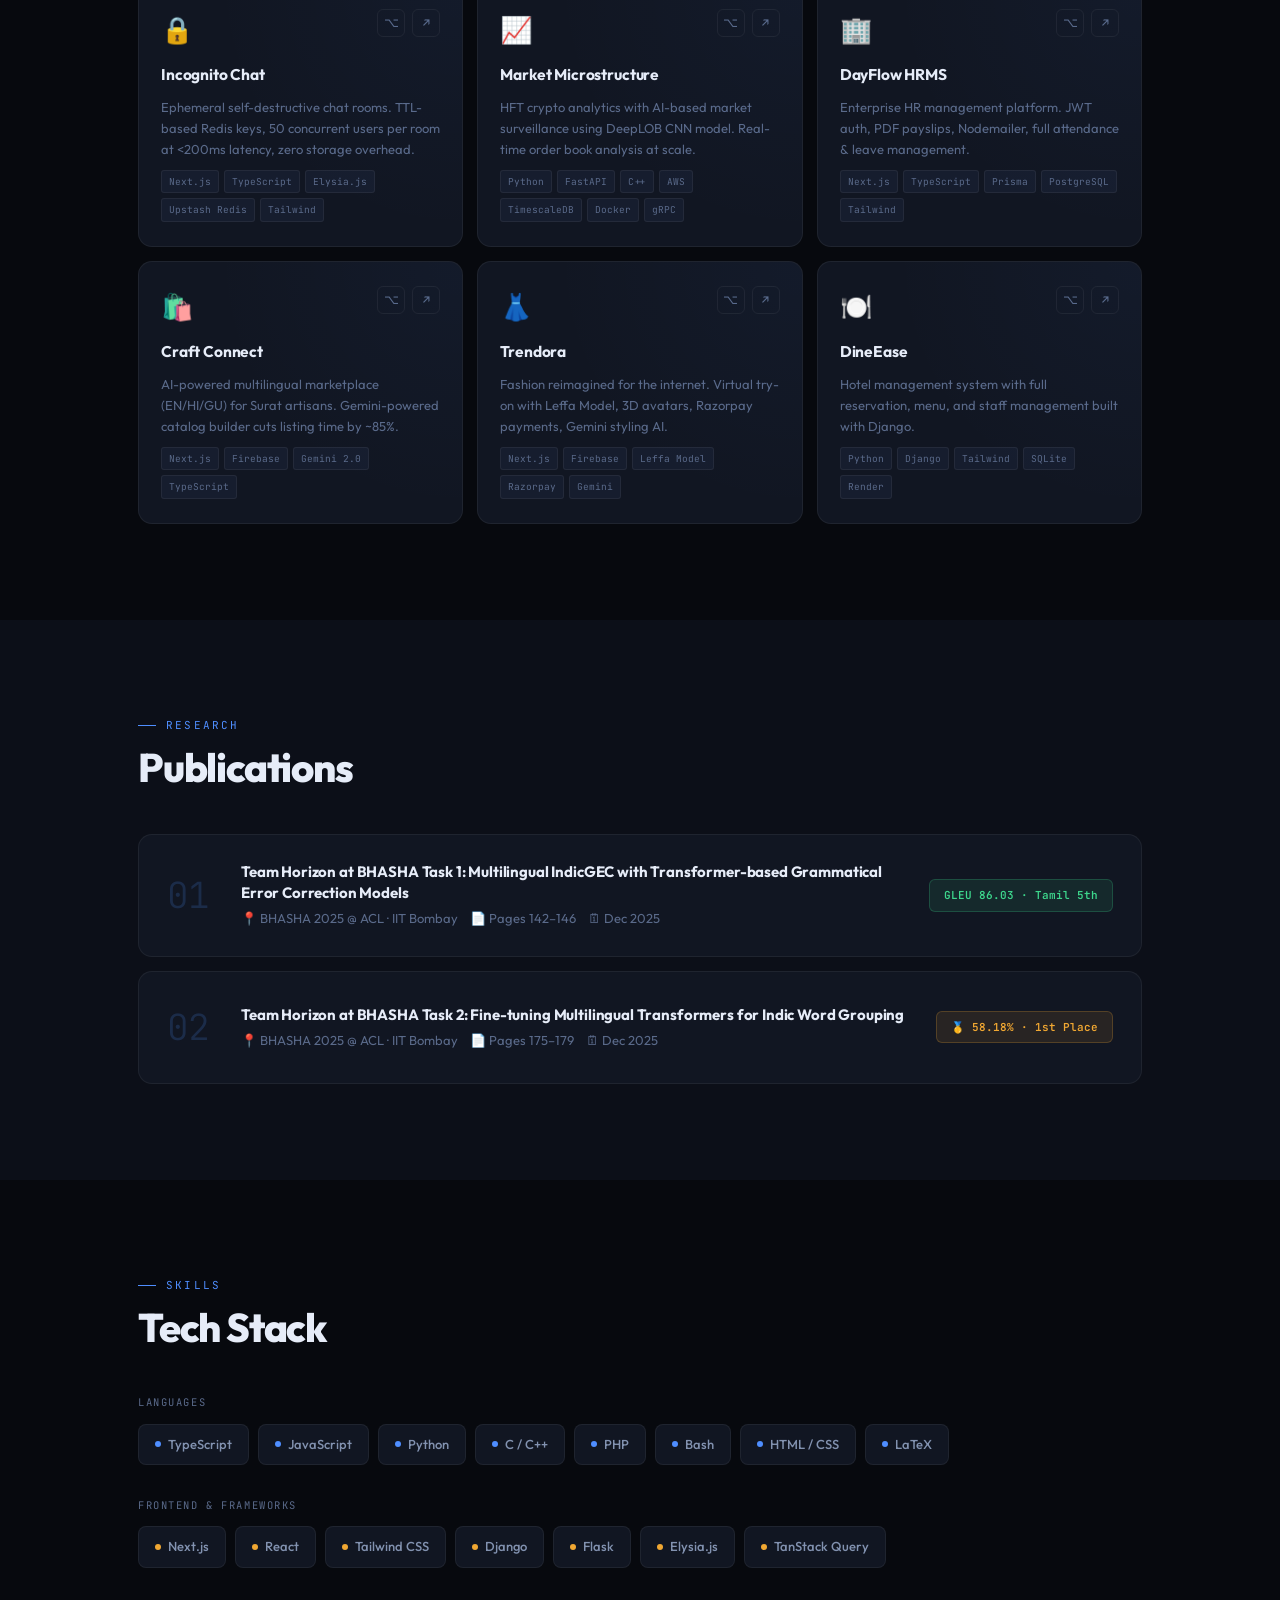
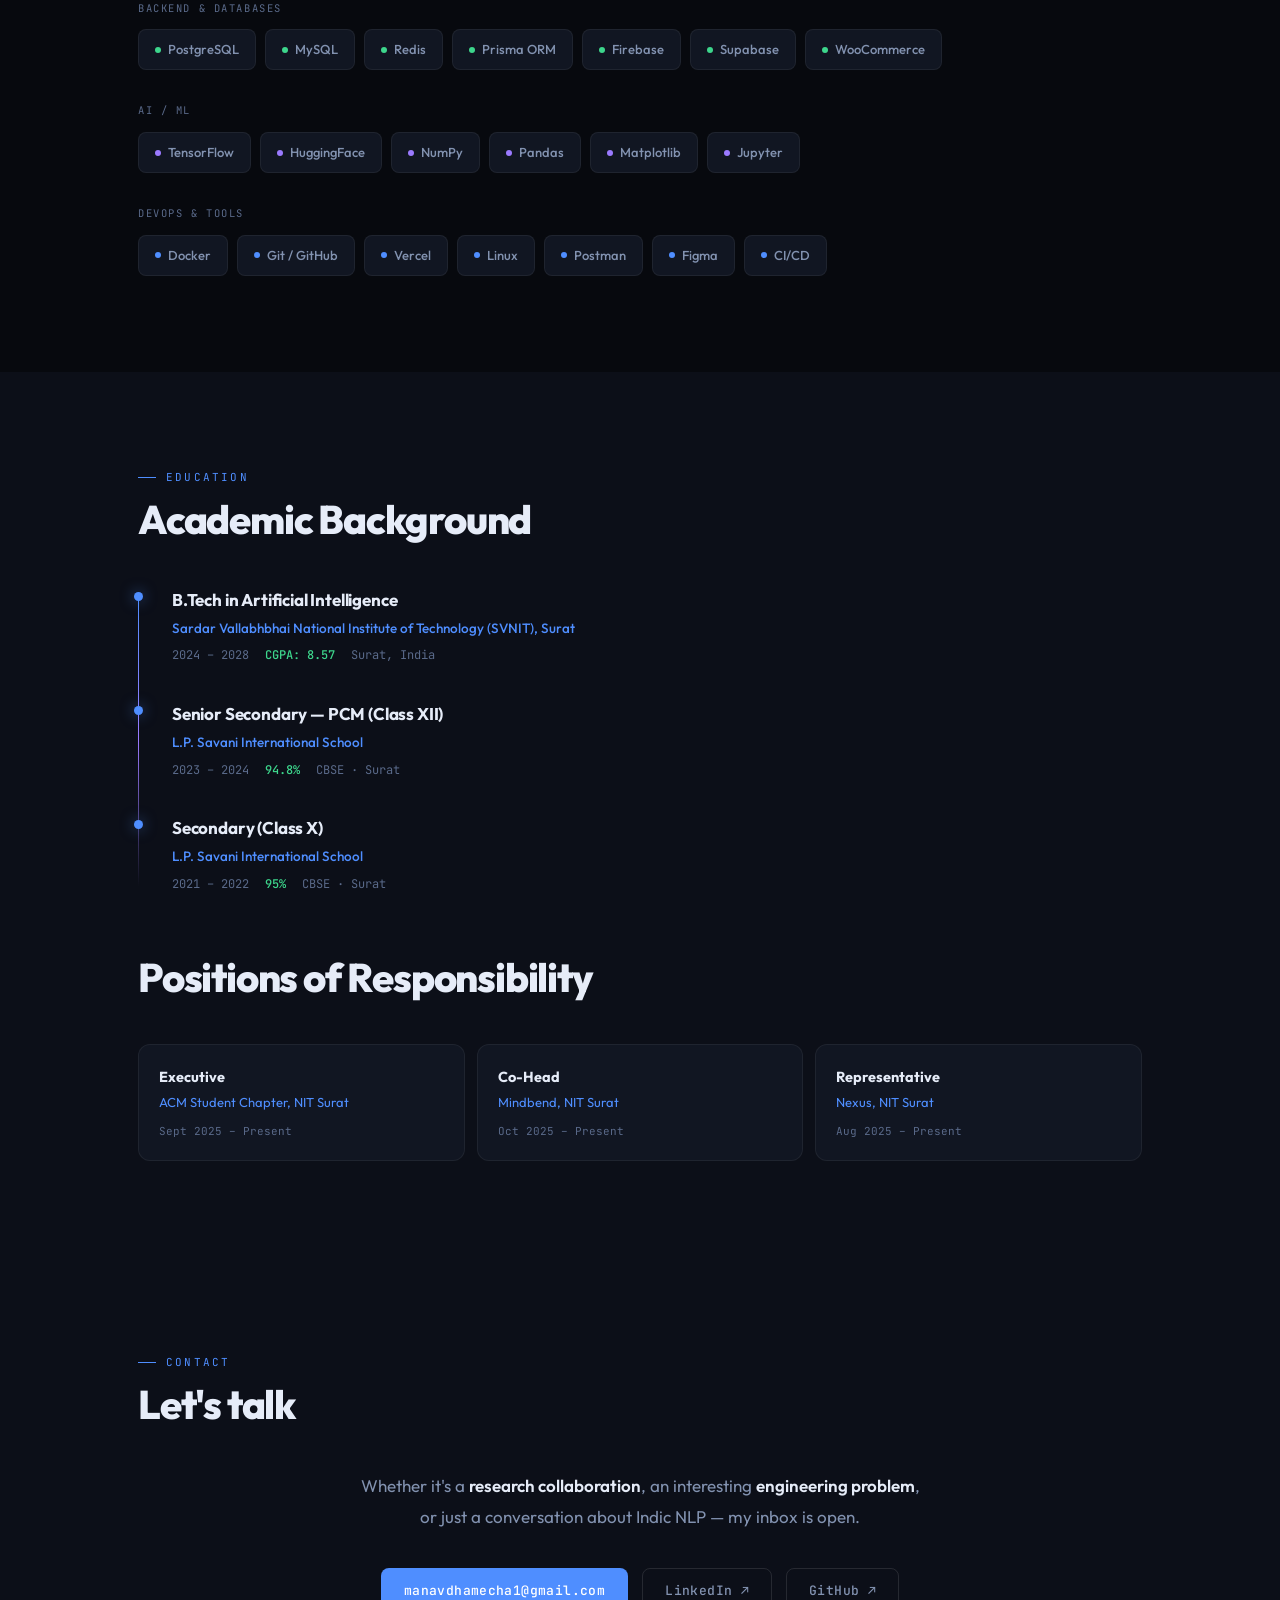
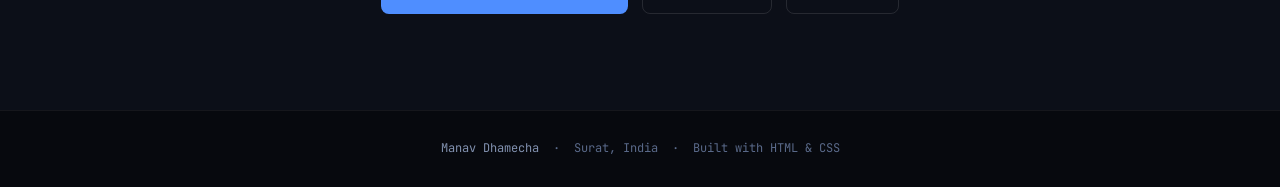
==== commit 45e0b6fd: "Update index.html" ====
--- a/index.html
+++ b/index.html
@@ -160,6 +160,8 @@
 .rmeta{font-size:13px;color:var(--muted);display:flex;gap:12px;flex-wrap:wrap;}
 .rbadge{font-family:'JetBrains Mono',monospace;font-size:11px;font-weight:600;color:var(--green);background:rgba(61,214,140,0.1);border:1px solid rgba(61,214,140,0.22);padding:6px 14px;border-radius:6px;white-space:nowrap;}
 .rbadge-gold{color:var(--amber);background:rgba(240,167,50,0.1);border-color:rgba(240,167,50,0.22);}
+.rtitle a{color: inherit;text-decoration: none;}
+.rtitle a:hover{text-decoration: underline;}
 
 /* SKILLS */
 .skills-wrap{display:flex;flex-direction:column;gap:32px;}
